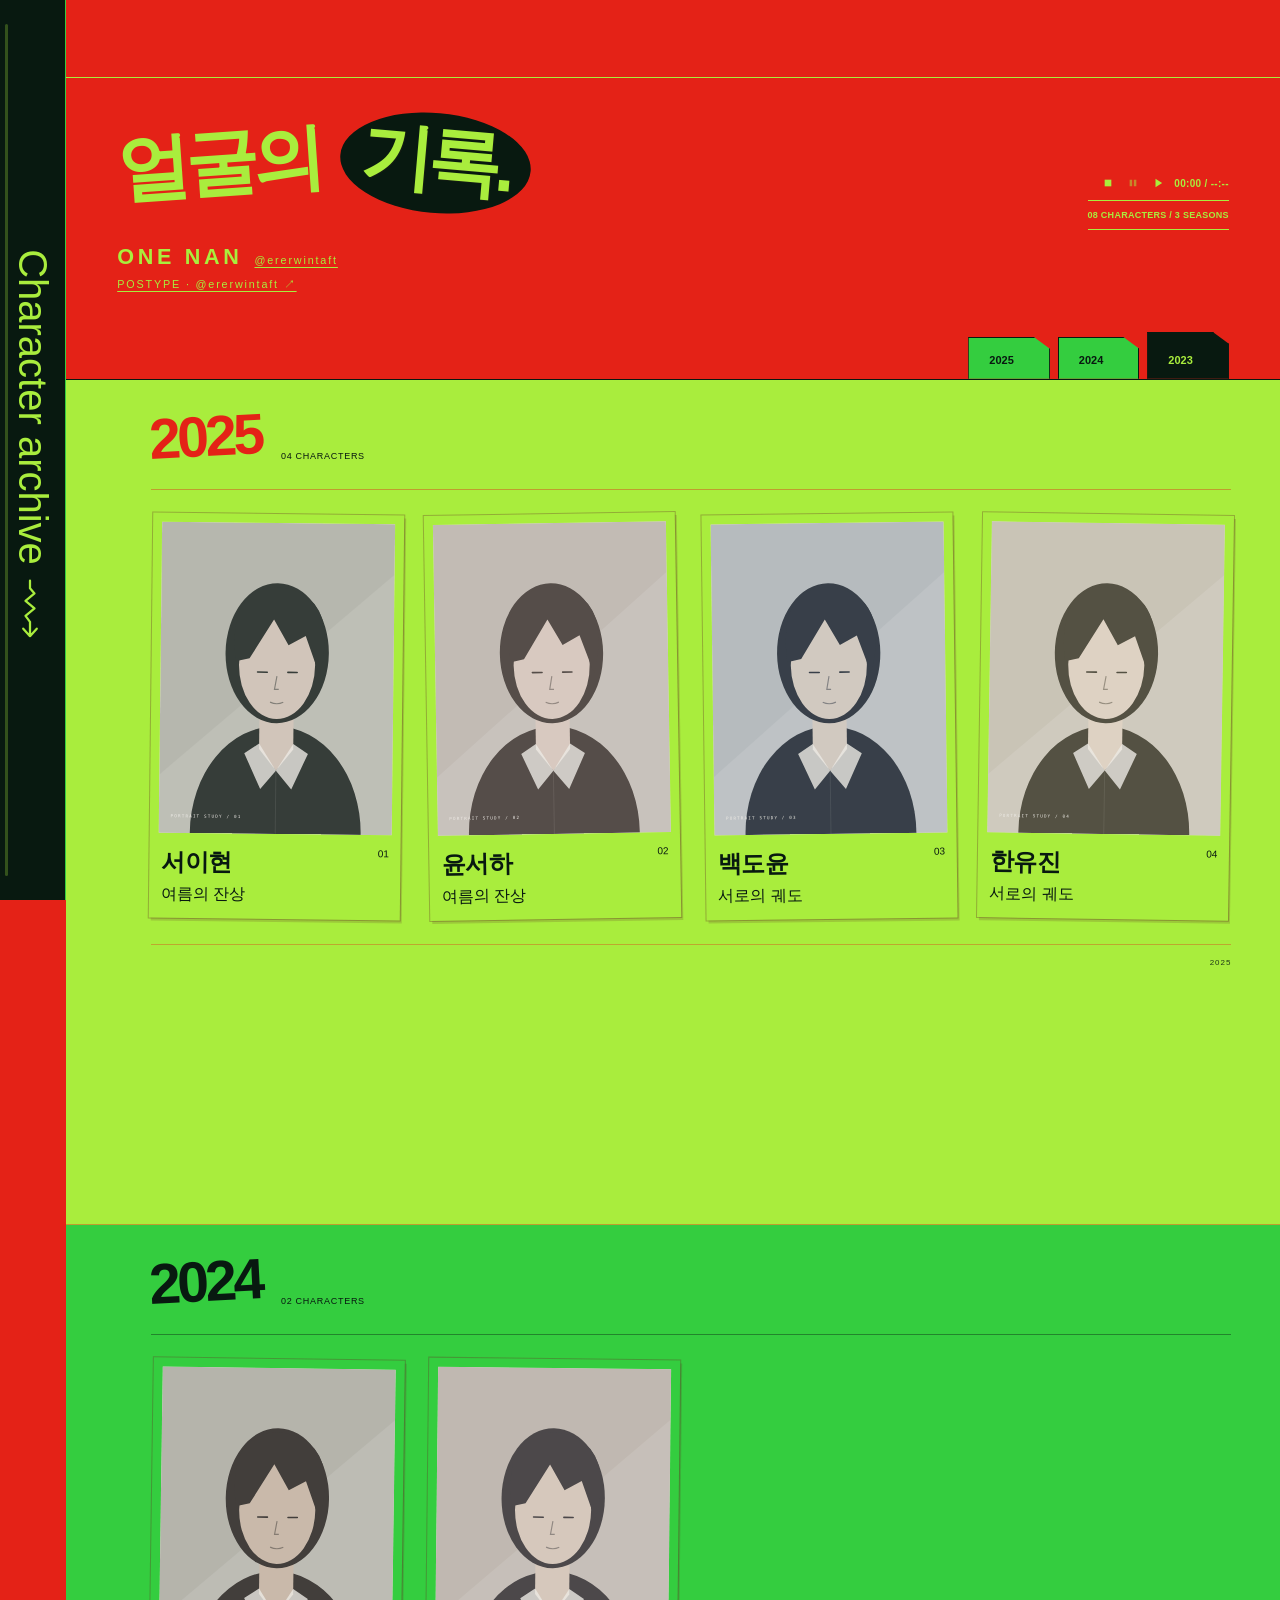
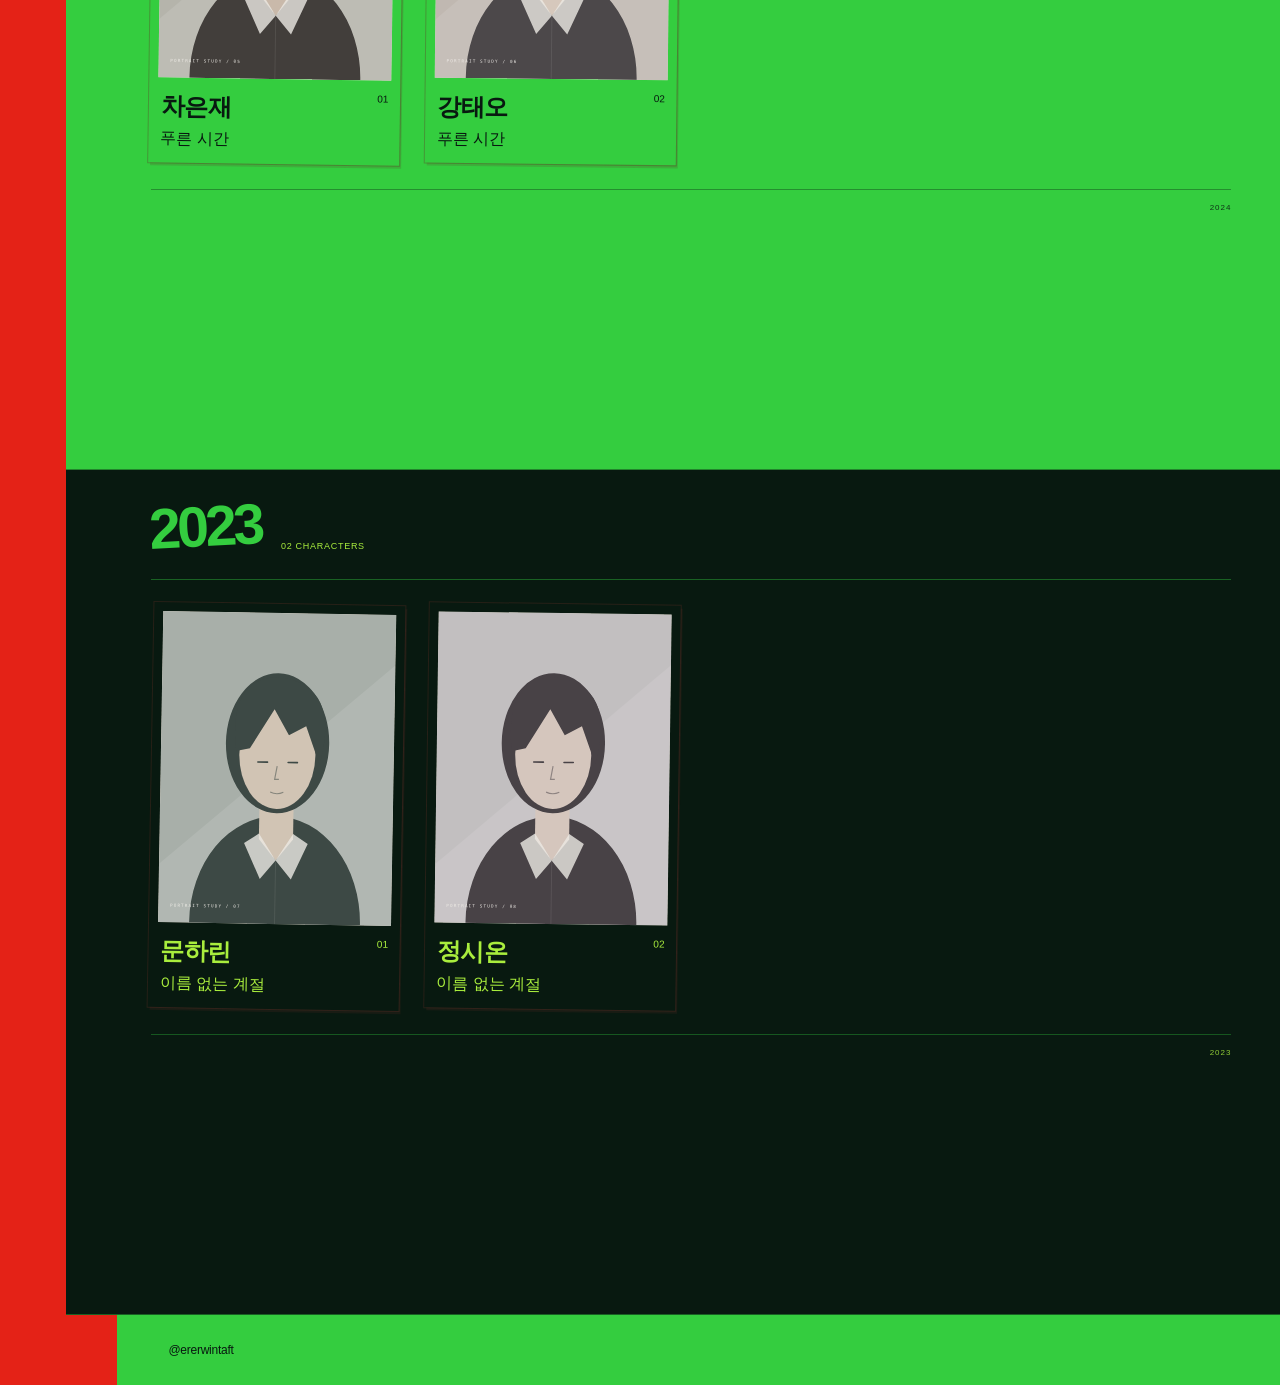
==== index.html @ 319e87f9 "Cache public photos at the edge and prioritize first-screen loading" ====
<!doctype html>
<html lang="ko" class="archive-loading copy-pending"><head><meta charset="utf-8"><meta name="viewport" content="width=device-width, initial-scale=1"><meta name="referrer" content="no-referrer"><meta name="theme-color" content="#E42217"><link rel="icon" type="image/svg+xml" href="[data-uri]"><title>Character Archive</title><style>:root{--paper:#eeeae2;--ink:#292b27;--muted:#77796f;--line:#c8c7bd;--accent:#687451}*{box-sizing:border-box}html{scroll-behavior:smooth;scroll-padding-top:100px;scroll-snap-type:y proximity}body{margin:0;background:var(--paper);color:var(--ink);font-family:Arial,'Noto Sans KR',sans-serif}button,input,textarea{font:inherit}button,.button{border:1px solid var(--ink);padding:12px 18px;background:var(--ink);color:var(--paper);cursor:pointer;font-size:12px}button:hover,.button:hover{background:var(--accent);color:white}.text-button{background:none;border:0;color:var(--ink);padding:8px 0}a{color:inherit;text-decoration:none}header{height:92px;padding:0 5%;display:flex;align-items:center;justify-content:space-between;border-bottom:1px solid var(--line)}.wordmark{font-family:serif;font-size:32px;letter-spacing:-3px}.wordmark span{font:10px Arial;letter-spacing:2px;margin-left:13px}.header-note{font-size:9px;line-height:1.8;letter-spacing:1px}.intro{padding:52px 8% 32px;position:relative}.eyebrow{font-size:10px;letter-spacing:2px;color:var(--muted)}h1{font-weight:400;font-family:serif;font-size:clamp(48px,6.6vw,105px);letter-spacing:-5px;line-height:1.22;margin:29px 0 40px}h1 em{font-weight:400;font-style:normal;color:var(--accent)}.asterisk{position:absolute;right:12%;top:95px;font-size:115px;font-family:Arial;color:var(--accent);font-weight:300}.intro-bottom{display:flex;justify-content:space-between;align-items:end;font-size:10px;letter-spacing:1px}.intro-bottom p{font-size:12px;line-height:1.8;letter-spacing:0}.intro-bottom span{padding-bottom:12px}#years{position:sticky;top:0;z-index:5;background:var(--paper);display:flex;gap:24px;padding:18px 5%;border-block:1px solid var(--line);font:11px monospace;overflow-x:auto}#years a{white-space:nowrap}#years a.active{color:var(--accent);text-decoration:underline;text-underline-offset:5px}.year-section{min-height:calc(100svh - 54px);padding:34px 5% 45px;scroll-snap-align:start;scroll-margin-top:54px}.year-heading{display:flex;justify-content:space-between;align-items:baseline;margin-bottom:26px}.year-title{display:flex;align-items:baseline;gap:18px}.year-title h2{font-size:70px;line-height:1;font-weight:400;letter-spacing:-4px;margin:0}.year-title span,.year-heading>span{font:10px monospace;color:var(--muted)}.grid{display:grid;grid-template-columns:repeat(4,minmax(0,1fr));gap:24px}.card{padding:0;border:0;background:none;text-align:left;color:var(--ink);position:relative;min-width:0}.card:hover{background:none;color:var(--ink)}.portrait{aspect-ratio:3/4;position:relative;overflow:hidden;background:#d9d5cb}.portrait img{width:100%;height:100%;object-fit:cover;display:block;filter:saturate(.65);transition:transform .65s,filter .65s}.card:hover img,.card:focus-visible img{transform:scale(1.045);filter:saturate(1)}.portrait:after{content:'VIEW STORY ↗';position:absolute;right:13px;bottom:13px;padding:9px 11px;background:var(--paper);font:9px monospace;opacity:0;transform:translateY(8px);transition:.25s}.card:hover .portrait:after,.card:focus-visible .portrait:after{opacity:1;transform:none}.card-meta{display:flex;justify-content:space-between;gap:12px;padding-top:12px}.card-name{font-size:14px}.card-num{font:10px monospace;color:var(--muted)}.card-community{font-size:10px;color:var(--muted);margin-top:6px}.year-caption{margin-top:27px;border-top:1px solid var(--line);padding-top:13px;display:flex;justify-content:space-between;font:9px monospace;color:var(--muted)}footer{margin:0 5%;padding:28px 0;border-top:1px solid var(--line);font-size:11px;display:flex;justify-content:space-between}footer span{font:9px monospace}dialog{background:var(--paper);color:var(--ink);border:1px solid var(--line);padding:40px;max-width:760px;width:90%;max-height:90svh;overflow:auto}dialog::backdrop{background:#23241ecc;backdrop-filter:blur(5px)}dialog h2{font-family:serif;font-weight:400;font-size:32px}.close{position:absolute;right:12px;top:8px;padding:4px 10px;background:none;color:var(--ink);border:0;font-size:27px}#detail[open]{display:grid;grid-template-columns:1fr 1fr;gap:28px}#detail-image{width:100%;max-height:65svh;object-fit:contain}.detail-copy{align-self:center}#detail-note{font-size:13px;line-height:1.9;white-space:pre-wrap}.help{font-size:11px;color:var(--muted);line-height:1.8}.tools{display:flex;flex-wrap:wrap;gap:8px;margin:25px 0}.manage-row{display:flex;gap:14px;align-items:center;border-top:1px solid var(--line);padding:12px 0}.manage-row img{width:38px;height:48px;object-fit:cover}.manage-row span{flex:1;font-size:12px}.manage-row small{color:var(--muted)}label{display:block;font-size:12px;margin-bottom:16px}label.button{margin:0}input:not([type=file]),textarea{width:100%;border:0;border-bottom:1px solid var(--line);background:#ffffff44;padding:12px;margin-top:8px;color:var(--ink)}input[type=file]{display:block;margin-top:12px;max-width:100%}.form-row{display:grid;grid-template-columns:1fr 2fr;gap:16px}.form-actions{display:flex;justify-content:space-between;margin-top:25px}#toast{position:fixed;bottom:25px;left:50%;transform:translateX(-50%);z-index:30;background:var(--ink);color:var(--paper);font-size:12px;padding:14px 22px;opacity:0;pointer-events:none;transition:opacity .2s}#toast.visible{opacity:1}#cursor{display:none}button:focus-visible,a:focus-visible{outline:2px solid var(--accent);outline-offset:5px}.empty{padding:70px 0;font-size:14px}.demo-note{font-size:10px;color:var(--muted)}@media(pointer:fine){body{cursor:crosshair}#cursor{display:block;position:fixed;width:24px;height:24px;border:1px solid #68745188;border-radius:50%;pointer-events:none;z-index:100;left:-50px;top:-50px;transition:width .15s,height .15s}#cursor.hover{width:40px;height:40px}}@media(min-width:1500px){.grid{max-width:1300px;margin:auto}.portrait{max-height:60svh}}@media(max-width:700px){header{height:74px}.header-note{display:none}.intro{padding:38px 6% 26px}h1{letter-spacing:-3px;margin-bottom:28px}.asterisk{font-size:53px;right:7%;top:90px}.intro-bottom{flex-wrap:wrap;gap:8px}.intro-bottom p{width:100%}.grid{grid-template-columns:repeat(2,minmax(0,1fr));gap:22px 14px}.year-section{padding:26px 5%}.year-title h2{font-size:54px}.year-heading>span{display:none}.year-caption{line-height:1.8}footer span{display:none}dialog{padding:32px 20px}#detail[open]{grid-template-columns:1fr}#detail-image{max-height:45svh}.tools button,.tools .button{padding:10px;font-size:11px}}@media(prefers-reduced-motion:reduce){html{scroll-behavior:auto;scroll-snap-type:none}*,*:before,*:after{transition:none!important}#cursor{display:none}}

.asterisk{width:105px;line-height:1}.asterisk svg{width:100%;display:block}@media(max-width:700px){.asterisk{width:45px}}
/* File cabinet edition — year tabs and mounted portrait sheets. */
:root{--paper:#d9d5c6;--ink:#303229;--muted:#656759;--line:#a6a796;--accent:#596143}body{background-color:#d9d5c6;background-image:repeating-linear-gradient(96deg,transparent 0px,transparent 2px,#333b2610 3px,transparent 4px);background-size:7px 100%}header{height:78px;margin-left:66px;padding-inline:4%;border-bottom:1px solid #74786666}.wordmark{font-family:Arial,sans-serif;font-size:27px;letter-spacing:-2px;font-weight:700}.wordmark span{font-weight:400}.header-note{font-family:monospace}.intro{margin-left:66px;padding:32px 4% 25px;display:grid;grid-template-columns:1fr 1fr;align-items:center;gap:12px 30px}.intro .eyebrow{grid-column:1/-1;font-family:monospace;font-size:9px}h1{font-family:Arial,sans-serif;font-weight:600;font-size:clamp(40px,4.4vw,75px);letter-spacing:-4px;margin:12px 0 0;line-height:1.15}h1 em{color:var(--ink)}.archive-subtitle{display:block;font:10px monospace;letter-spacing:3px;margin-top:12px}.intro-bottom{align-items:center;gap:20px}.intro-bottom p{font-size:11px}.intro-bottom>span:nth-child(2){display:none}.intro-bottom>span{font-family:monospace;white-space:nowrap;padding:0;font-size:9px}.intro:before{content:'CHARACTER ARCHIVE — 01 / ∞';position:fixed;left:0;top:0;bottom:0;width:66px;writing-mode:vertical-rl;font:bold 22px Arial;letter-spacing:1px;padding:30px 19px;background:#b9bdab;border-right:1px solid #74786688;z-index:8}.intro:after{content:'PRIVATE COLLECTION';position:fixed;left:18px;bottom:25px;writing-mode:vertical-rl;font:9px monospace;letter-spacing:2px;z-index:9}#years{margin-left:66px;padding:0 4%;gap:8px;align-items:end;border:0;border-bottom:1px solid #666c54;background:#d9d5c6;min-height:55px}#years .demo-note{margin:auto auto auto 0;font:9px monospace}#years a{position:relative;padding:16px 35px 13px 20px;background:#c1c5b5;border:1px solid #979d84;border-bottom:0;clip-path:polygon(0 0,80% 0,100% 12px,100% 100%,0 100%);font:11px monospace;transition:padding .2s,background .2s}#years a.active{background:#eeeadb;color:var(--ink);text-decoration:none;padding-top:21px}#years a:hover{background:#eeeadb}#archive{margin-left:66px}.year-section{position:relative;background:#e7e3d4;background-image:repeating-linear-gradient(95deg,transparent 0px,transparent 3px,#454b3210 4px,transparent 5px);padding:26px 4% 26px 7%;min-height:calc(100svh - 55px);border-bottom:1px solid #73765e;box-shadow:inset 8px 0 18px #4b4d3322;scroll-margin-top:55px}.year-section:nth-child(3n+2){background-color:#cbd0ca}.year-section:nth-child(3n){background-color:#d5c8b1}.year-section:before{content:'YEAR FILE / PERSONAL ARCHIVE';position:absolute;left:19px;top:30px;writing-mode:vertical-rl;font:9px monospace;letter-spacing:2px;color:#575d4d}.year-heading{padding-bottom:17px;border-bottom:1px solid #888e7566;margin-bottom:24px}.year-title h2{font:600 57px Arial;letter-spacing:-3px}.year-title span{letter-spacing:1px}.year-heading>span{font-size:9px;letter-spacing:1px}.grid{gap:25px}.card{background:#f2efe3;padding:9px 9px 13px;box-shadow:2px 3px 0 #4d523516,0 0 0 1px #676d4b22;transition:transform .25s,box-shadow .25s}.card:hover,.card:focus-visible{background:#f2efe3;transform:translateY(-5px) rotate(0);box-shadow:4px 9px 15px #41462d26}.portrait{aspect-ratio:3/4;max-height:55svh}.card-meta{padding:13px 3px 0}.card-name{font-size:13px;font-weight:600}.card-community{padding-inline:3px;font-size:10px}.card-num{color:#7b806a}.year-caption{margin-top:25px;border-color:#888e7566;font-size:8px;letter-spacing:1px}footer{margin-left:calc(66px + 4%);margin-right:4%;border:0;font-size:10px}#cursor{border-color:#596143}.close:hover{background:none;color:var(--accent)}dialog{background:#eeeadd}html{scroll-padding-top:55px}@media(min-width:1500px){.grid{max-width:1300px}.portrait{max-height:58svh}}@media(max-width:900px){.intro{grid-template-columns:1fr}.intro-bottom{justify-content:space-between}.intro-bottom p{margin:5px 0}.year-heading>span{display:none}.grid{gap:14px}.card-name{font-size:12px}#years a{padding-right:24px}}@media(max-width:700px){header{margin-left:30px;height:63px;padding-inline:5%}.wordmark{font-size:24px}.wordmark span{font-size:8px}.intro{margin-left:30px;padding:22px 5% 20px;gap:7px}.intro:before{width:30px;font-size:12px;padding:20px 8px}.intro:after{left:9px;bottom:16px;font-size:7px}h1{font-size:42px;letter-spacing:-3px;margin:7px 0}.archive-subtitle{font-size:8px;margin-top:10px;letter-spacing:2px}.intro .eyebrow{font-size:7px;letter-spacing:1px}.intro-bottom{flex-wrap:nowrap;gap:10px}.intro-bottom p{width:auto;font-size:10px}.intro-bottom>span{font-size:7px;white-space:normal;text-align:right;line-height:1.8}#years{margin-left:30px;padding-inline:4%;min-height:50px;gap:5px}#years .demo-note{font-size:7px}#years a{padding:14px 17px 12px 10px;font-size:10px;clip-path:polygon(0 0,75% 0,100% 8px,100% 100%,0 100%)}#years a.active{padding-top:18px}#archive{margin-left:30px}.year-section{padding:22px 5% 25px 8%;min-height:calc(100svh - 50px);scroll-margin-top:50px}.year-section:before{left:6px;top:26px;font-size:6px;letter-spacing:1px}.year-title h2{font-size:45px}.year-title{gap:12px}.year-title span{font-size:8px}.year-heading{margin-bottom:18px;padding-bottom:13px}.grid{gap:18px 12px}.card{padding:6px 6px 10px}.portrait{max-height:none}.card-meta{padding:10px 1px 0}.card-name{font-size:11px}.card-num{font-size:8px}.card-community{padding-inline:1px;font-size:8px;line-height:1.5}.year-caption{font-size:6px;letter-spacing:.5px;gap:12px}footer{margin-left:calc(30px + 5%);font-size:9px}}
*,*::before,*::after{box-sizing:border-box}html{scroll-padding-top:0}header{scroll-snap-align:start}.intro:before{box-sizing:border-box}body{background-image:repeating-linear-gradient(96deg,transparent 0px,transparent 2px,#333b2605 3px,transparent 4px)}.year-section{background-image:repeating-linear-gradient(95deg,transparent 0px,transparent 3px,#454b3205 4px,transparent 5px)}
/* Reference palette: jade / oxide red / warm cream. */
:root{--jade:#3ca081;--oxide:#b1302b;--cream:#f5deaf;--paper:var(--cream);--ink:#632d25;--muted:#785746;--line:#b1302b55;--accent:var(--oxide)}
body{background-color:var(--jade);background-image:none}header,.intro{color:var(--cream)}header{border-bottom-color:#f5deaf66}.wordmark span.brand-name{font:700 27px Arial;letter-spacing:-2px;margin:0}.wordmark span{color:inherit}.header-note,.intro .eyebrow{color:var(--cream)}.header-actions{display:flex;gap:22px}.header-actions .text-button{color:var(--cream)}.header-actions .text-button:hover{background:transparent;color:#fff5de}h1{color:var(--cream);font-weight:500}h1 em{color:var(--cream)}.intro h1{position:relative}.archive-subtitle{color:var(--cream)}.intro:before,.intro:after{display:none}.archive-spine{position:fixed;top:0;bottom:0;left:0;width:66px;z-index:8;background:var(--oxide);color:var(--cream);border-right:1px solid #632d2566;padding:30px 19px;display:flex;justify-content:space-between;align-items:center;writing-mode:vertical-rl}.archive-spine>span:first-child{font:bold 22px Arial;letter-spacing:1px}.archive-spine>span:last-child{font:9px monospace;letter-spacing:2px}#years{background:var(--jade);border-bottom-color:var(--oxide)}#years .demo-note{color:var(--cream)}#years a{background:var(--oxide);color:var(--cream);border-color:#752a22}#years a:hover,#years a.active{background:var(--cream);color:var(--oxide)}.year-section{background-color:var(--cream);border-color:var(--oxide);box-shadow:inset 8px 0 18px #632d2512;background-image:repeating-linear-gradient(95deg,transparent 0px,transparent 3px,#b1302b05 4px,transparent 5px)}.year-section:nth-child(3n+2){background-color:var(--jade);color:var(--cream)}.year-section:nth-child(3n){background-color:var(--oxide);color:var(--cream)}.year-section:before{display:none}.year-spine{position:absolute;left:19px;top:30px;writing-mode:vertical-rl;font:9px monospace;letter-spacing:2px;color:inherit;opacity:.8}.year-heading{border-bottom-color:currentColor}.year-title h2{color:var(--oxide)}.year-title span,.year-heading>span,.year-caption{color:inherit}.year-section:nth-child(3n+2) .year-title h2,.year-section:nth-child(3n) .year-title h2{color:var(--cream)}.year-caption{border-color:currentColor;opacity:.85}.card,.card:hover,.card:focus-visible{background:var(--cream);color:var(--ink)}.card{box-shadow:2px 3px 0 #632d2530,0 0 0 1px #632d2555}.card:hover,.card:focus-visible{box-shadow:4px 9px 15px #632d2526}.card-num{color:var(--oxide)}.card-community{color:var(--muted)}.portrait:after{content:attr(data-view-story);background:var(--oxide);color:var(--cream);box-shadow:2px 2px 0 var(--cream)}footer{color:var(--cream)}footer span:first-child{font:10px Arial}dialog{background:var(--cream);border:1px solid var(--oxide);box-shadow:4px 4px 0 var(--oxide)}dialog h2{font-family:Arial,sans-serif;font-size:27px}button,.button{border-color:var(--oxide);background:var(--oxide);color:var(--cream)}.text-button{background:none;color:var(--ink);border:0}button:hover,.button:hover{background:#81241f;color:var(--cream)}.close:hover{color:var(--oxide)}.intro-bottom>span:last-child{border:1px dashed #f5deaf99;padding:7px 9px}.intro h1:after{content:'✦';position:absolute;right:2%;top:8px;color:var(--cream);font:40px serif;text-shadow:2px 2px 0 var(--oxide)}#cursor{display:none!important}.copy-editable{outline:1px dashed currentColor;outline-offset:4px;min-width:8px;cursor:text!important}.copy-editable:focus{outline:2px solid var(--oxide);background:#ffffff22}.copy-editing h1{outline:1px dashed #f5deaf88;outline-offset:12px}.copy-editing h1:after{content:'✦';pointer-events:none}#copy-toolbar{position:fixed;z-index:12;bottom:18px;left:calc(66px + 3%);right:3%;padding:15px 20px;background:var(--cream);color:var(--ink);border:1px solid var(--oxide);box-shadow:4px 4px 0 var(--oxide);display:flex;align-items:center;justify-content:space-between;gap:20px}#copy-toolbar[hidden]{display:none}#copy-toolbar strong{font-size:13px}#copy-toolbar p{font-size:11px;margin:5px 0 0;line-height:1.6}.copy-actions{display:flex;flex-wrap:wrap;gap:8px}.copy-actions button{font-size:11px;white-space:nowrap;padding:9px 12px}#copy-fields-list{display:grid;grid-template-columns:1fr 1fr;gap:0 20px}#copy-fields-list textarea{resize:vertical}#copy-dialog{max-width:840px}#toast{background:var(--oxide);color:var(--cream);max-width:90vw;line-height:1.6;text-align:center}.copy-editing{padding-bottom:130px}.copy-editing #toast{bottom:135px}
@media(pointer:fine){body{cursor:url('[data-uri]') 3 2,default}button,a,.button{cursor:url('[data-uri]') 16 16,pointer}input,textarea,[contenteditable=true],[contenteditable=plaintext-only]{cursor:text}}
@media(max-width:900px){.intro h1:after{right:10px;top:0}#copy-toolbar{align-items:start;flex-direction:column;gap:12px}}
@media(max-width:700px){.archive-spine{width:30px;padding:20px 7px}.archive-spine>span:first-child{font-size:12px}.archive-spine>span:last-child{font-size:7px}.wordmark span.brand-name{font-size:24px}.header-actions{gap:12px}.header-actions button{font-size:10px}.intro h1:after{font-size:28px;right:2px;top:6px}.year-spine{left:6px;top:26px;font-size:6px;letter-spacing:1px}.intro-bottom>span:last-child{padding:5px 7px}.intro-bottom{align-items:center}footer span:first-child{display:block;font-size:9px}footer span:last-child{display:none}#copy-toolbar{left:40px;right:10px;bottom:10px;padding:12px}.copy-actions{gap:6px}.copy-actions button{padding:8px;font-size:10px}#copy-fields-list{grid-template-columns:1fr}.copy-editing{padding-bottom:190px}.copy-editing #toast{bottom:200px}}
/* Small editor-era assets, with readable ink on the jade surface. */
:root{--dark:#36231d}header,.intro,.header-note,.intro .eyebrow,.header-actions .text-button,.archive-subtitle{color:var(--dark)}h1,h1 em{color:var(--cream);text-shadow:1px 1px 0 #36231d44}.year-section:nth-child(3n+2){color:var(--dark)}.year-section:nth-child(3n+2) .year-title h2{color:var(--dark)}#years .demo-note{color:var(--dark)}footer{color:var(--dark)}.header-actions .text-button:hover{color:var(--dark);text-decoration:underline}.intro-bottom>span:last-child{border-color:var(--dark)}.intro-bottom [data-copy=description]{white-space:pre-line}.intro [data-copy]{overflow-wrap:anywhere}.intro>*{min-width:0}.header-note{max-width:35%;overflow-wrap:anywhere}.wordmark{min-width:0;max-width:32%;overflow-wrap:anywhere}.header-actions{flex-shrink:0}.retro-stamp{position:absolute;right:4%;top:26px;display:flex;align-items:center;gap:9px;font:8px monospace;letter-spacing:1px;pointer-events:none}.retro-stamp i{width:24px;height:24px;position:relative;background:var(--oxide);border:1px solid var(--dark);box-shadow:1px 1px 0 var(--cream)}.retro-stamp i:after{content:'';position:absolute;width:18px;height:18px;left:9px;top:9px;background:var(--cream);border:1px solid var(--dark);box-shadow:1px 1px 0 var(--oxide)}.retro-stamp span{margin-left:5px}.intro h1:before{content:'';position:absolute;left:-10px;top:-7px;bottom:-10px;right:60px;border:1px dashed #36231d55;pointer-events:none;opacity:0;transition:opacity .2s}.intro h1:hover:before,.copy-editing .intro h1:before{opacity:1}.copy-editable:focus{outline-color:var(--dark)}@media(max-width:900px){.header-note{display:none}.wordmark{max-width:45%}}@media(max-width:700px){.retro-stamp{top:17px;right:6%;font-size:6px}.retro-stamp i{width:15px;height:15px}.retro-stamp i:after{width:12px;height:12px;left:6px;top:6px}.retro-stamp span{display:none}.intro h1:before{right:35px}.wordmark{max-width:38%}.intro .eyebrow{max-width:85%}.intro-bottom>span:last-child{flex-shrink:0;max-width:45%}}

/* Remove the requested text areas without changing the gallery design. */
header{justify-content:flex-end}.header-actions{margin-left:auto}.intro-bottom{justify-content:flex-end}.intro-bottom>span:last-child{margin-left:auto}

/* Requested font, text-only removals and macOS cursor states. */
*,*::before,*::after{font-family:'Pretendard',sans-serif!important}
.intro h1:after,.copy-editing .intro h1:after{content:none!important;display:none!important}
.archive-spine>span:first-child{font-size:22px;font-weight:700}.archive-spine>span:last-child{font-size:22px;font-weight:700;letter-spacing:1px}
footer{background:var(--jade)}footer [data-copy=footerHandle]{display:block!important;font-size:12px!important;letter-spacing:0}
.intro-bottom{justify-content:flex-end}.intro-bottom>span:last-child{margin-left:auto}
@media(pointer:fine){body{cursor:url('[data-uri]') 10 5,default}button,a,.button{cursor:url('[data-uri]') 11 7,pointer}input,textarea,[contenteditable=plaintext-only]{cursor:url('[data-uri]') 16 17,text}.mac-cursor-active,.mac-cursor-active *{cursor:none!important}#cursor.mac-cursor{display:block!important;position:fixed;left:0;top:0;width:32px;height:32px;border:0;border-radius:0;pointer-events:none;z-index:2147483647;transition:none;visibility:hidden;will-change:transform}.mac-cursor img{width:32px;height:32px;display:block;transform-origin:var(--hot-x,10px) var(--hot-y,5px)}.mac-cursor.shaken img{transform:scale(2);transition:transform .1s}}
@media(max-width:700px){.archive-spine>span:first-child,.archive-spine>span:last-child{font-size:12px}footer [data-copy=footerHandle]{font-size:11px!important}}
@media(pointer:coarse){#cursor.mac-cursor{display:none!important}}

/* Graphic-poster edition. Gallery geometry and motion declarations are retained. */
@font-face{font-family:'Pretendard';font-style:normal;font-weight:100 900;font-display:swap;src:url('assets/fonts/PretendardVariable.9599f12fd42fc0bc.woff2') format('woff2')}
:root{--jade:#fa443e;--oxide:#252527;--cream:#f5f3ed;--dark:#252527;--paper:#f5f3ed;--ink:#252527;--muted:#686469;--line:#25252744;--accent:#ecff64;--poster-red:#fa443e;--poster-pink:#f9e1ec;--poster-lime:#ecff64}
body{background:var(--poster-red)}header{border-bottom:1px solid #25252766}header,.header-actions .text-button{color:var(--dark)}.archive-spine{background:var(--dark);color:var(--cream);border-right-color:var(--dark)}.archive-spine>span:first-child,.archive-spine>span:last-child{font-weight:800;letter-spacing:-.3px}
.intro{padding-top:35px;padding-bottom:33px;grid-template-columns:1fr auto;gap:10px 30px}.intro h1{font-size:clamp(52px,5.7vw,91px);font-weight:900;letter-spacing:-.075em;line-height:1.05;text-shadow:none;color:var(--cream);margin:0}.intro h1 [data-copy=titleLead]{display:inline-block;font-weight:900;transform:rotate(-4deg) translateY(3px);position:relative;z-index:1}.intro h1 [data-copy=titleAccent]{display:inline-block;padding:.13em .28em .19em;margin-left:.07em;background:var(--poster-lime);color:var(--dark);border-radius:50%;font-weight:900;font-style:normal;transform:rotate(5deg);position:relative;z-index:0}.archive-subtitle{color:var(--cream);font-size:9px;font-weight:600;letter-spacing:.17em;margin-top:20px}.intro h1:before{content:none!important}.intro-bottom{align-self:center}.intro-bottom>span:last-child{color:var(--dark);font-size:9px;font-weight:600;border:0;border-block:1px solid var(--dark);padding:9px 0;letter-spacing:.03em}
#years{background:var(--poster-red);border-bottom-color:var(--dark);justify-content:flex-end}#years a{background:var(--dark);color:var(--cream);border-color:var(--dark);font-weight:600}#years a:hover,#years a.active{background:var(--poster-lime);color:var(--dark)}
.year-section{background-color:var(--cream);background-image:none;border-color:#25252766;box-shadow:inset 8px 0 18px #2525270b}.year-section:nth-child(3n+2){background-color:var(--poster-pink);color:var(--dark)}.year-section:nth-child(3n){background-color:var(--poster-lime);color:var(--dark)}.year-title h2,.year-section:nth-child(3n+2) .year-title h2,.year-section:nth-child(3n) .year-title h2{color:var(--dark);font-weight:900;letter-spacing:-.065em;transform:rotate(-3deg);transform-origin:left bottom}.year-title span{font-size:9px;letter-spacing:.08em;font-weight:500}.year-heading{border-bottom-color:#25252766}.card,.card:hover,.card:focus-visible{background:#fffaf4;color:var(--ink)}.card-name{font-weight:600;letter-spacing:-.02em}.card-num{color:var(--muted)}.card-community{color:var(--muted)}.portrait:after{background:var(--poster-lime);color:var(--dark);box-shadow:2px 2px 0 var(--dark)}.year-caption{border-color:#25252766;color:var(--dark)}footer{background:var(--dark);color:var(--poster-lime);margin-right:0;padding-inline:4%}footer [data-copy=footerHandle]{font-weight:700;letter-spacing:-.02em}dialog{background:var(--cream);color:var(--ink);border-color:var(--dark);box-shadow:4px 4px 0 var(--dark)}button,.button{background:var(--dark);color:var(--cream);border-color:var(--dark)}button:hover,.button:hover{background:#454347;color:var(--cream)}.text-button{background:none;color:var(--dark)}.text-button:hover{background:none;color:var(--dark)}#copy-toolbar{box-shadow:4px 4px 0 var(--dark);border-color:var(--dark)}#toast{background:var(--dark);color:var(--cream)}
@media(max-width:900px){.intro{grid-template-columns:1fr}.intro-bottom{justify-self:end}.intro h1{max-width:100%;font-size:clamp(50px,8.5vw,78px)}}
@media(max-width:700px){.intro{padding-top:27px;padding-bottom:24px;gap:22px}.intro h1{font-size:clamp(42px,10.6vw,68px);letter-spacing:-.075em}.archive-subtitle{font-size:7px;letter-spacing:.13em;margin-top:15px}.intro-bottom>span:last-child{font-size:7px;padding:6px 0;max-width:none}.year-title span{font-size:8px}.archive-spine>span:first-child,.archive-spine>span:last-child{font-size:12px}}

/* Refined character label sizes. */
.card-name{font-size:24px}.card-community{font-size:16px}
@media(max-width:900px){.card-name{font-size:22px}}
@media(max-width:700px){.card-name{font-size:20px}.card-community{font-size:13px}}

.archive-postype{display:block;width:fit-content;margin-top:8px;text-decoration:underline;text-underline-offset:3px;transition:opacity .18s ease}.archive-postype:hover{opacity:.7}.archive-postype:focus-visible{outline:2px solid currentColor;outline-offset:5px}

/* Reference color blocks and foreground pairings. Gallery geometry and motion stay intact. */
:root{--jade:#E42217;--oxide:#E42217;--cream:#A9ED3D;--dark:#081910;--paper:#A9ED3D;--ink:#081910;--muted:#081910;--line:#08191066;--accent:#A9ED3D;--poster-red:#E42217;--poster-pink:#34CD3F;--poster-lime:#A9ED3D;--fresh-green:#34CD3F}
body{background:var(--poster-red)}header{border-bottom-color:var(--poster-lime)}header,.header-actions .text-button,.header-actions .text-button:hover{color:var(--poster-lime)}.archive-spine{background:var(--dark);color:var(--poster-lime);border-right-color:var(--fresh-green)}
.intro h1{color:var(--poster-lime)}.intro h1 [data-copy=titleAccent]{background:var(--dark);color:var(--poster-lime)}.intro-bottom>span:last-child{color:var(--poster-lime);border-block-color:var(--poster-lime)}
.archive-subtitle{color:var(--poster-lime)}.archive-subtitle[data-copy=subtitle]{display:block;margin-top:calc(20px + 1em);font-weight:800}.archive-postype{font-weight:400;color:var(--poster-lime);text-decoration-color:var(--poster-lime)}
#years{background:var(--poster-red);border-color:var(--dark)}#years a{background:var(--fresh-green);color:var(--dark);border-color:var(--dark)}#years a:hover,#years a.active{background:var(--dark);color:var(--poster-lime);border-color:var(--dark)}
.year-section{--sheet:var(--poster-lime);--sheet-ink:var(--dark);--sheet-title:var(--poster-red);--sheet-line:#E4221766;background-color:var(--sheet);color:var(--sheet-ink);border-color:var(--sheet-line);box-shadow:none}
.year-section:nth-child(3n+2){--sheet:var(--fresh-green);--sheet-ink:var(--dark);--sheet-title:var(--dark);--sheet-line:#08191066;background-color:var(--sheet);color:var(--sheet-ink)}
.year-section:nth-child(3n){--sheet:var(--dark);--sheet-ink:var(--poster-lime);--sheet-title:var(--fresh-green);--sheet-line:#34CD3F66;background-color:var(--sheet);color:var(--sheet-ink)}
.year-title h2,.year-section:nth-child(3n+2) .year-title h2,.year-section:nth-child(3n) .year-title h2{color:var(--sheet-title)}.year-heading,.year-caption{border-color:var(--sheet-line)}.year-caption{color:var(--sheet-ink)}
.card,.card:hover,.card:focus-visible{background:var(--sheet);color:var(--sheet-ink);border-color:var(--sheet-line)}.card-name,.card-community,.card-num{color:var(--sheet-ink)}.portrait:after{background:var(--dark);color:var(--poster-lime);box-shadow:2px 2px 0 var(--poster-red)}
footer{background:var(--fresh-green);color:var(--dark);border-color:var(--dark)}
@media(max-width:700px){.archive-subtitle[data-copy=subtitle]{margin-top:calc(15px + 1em)}}

/* Identity and social links: same first line, Postype on the next. */
.archive-subtitle{font-size:10.8px}.archive-identity{display:flex;align-items:baseline;gap:12px;margin-top:calc(20px + 1em);line-height:1.5}.archive-identity .archive-subtitle[data-copy=subtitle]{display:inline;margin-top:0;font-weight:800}.archive-social{margin-top:0;font-weight:400;text-decoration:underline;text-underline-offset:3px;transition:opacity .18s ease}.archive-social:hover{opacity:.7}.archive-social:focus-visible{outline:2px solid currentColor;outline-offset:5px}
@media(max-width:700px){.archive-subtitle{font-size:8.4px}.archive-identity{margin-top:calc(15px + 1em)}}

/* User-supplied Transcity, restricted to the archive spine. */
@font-face{font-family:'Transcity';font-style:normal;font-weight:400;font-display:swap;src:url('assets/fonts/Transcity-Regular.2d380619bbd1103f.otf') format('opentype')}
.archive-spine .spine-line,.archive-spine .spine-line *{font-family:'Transcity','Pretendard',sans-serif!important;font-weight:400;font-synthesis:none}

.card-alt-name{font-size:12px;font-weight:400;letter-spacing:.025em;line-height:1.4;margin-top:3px;color:var(--sheet-ink);opacity:.78;overflow-wrap:anywhere}.card-alt-name+.card-community{margin-top:5px}#detail-alt-name{font-size:14px;letter-spacing:.03em;margin-top:-6px;margin-bottom:14px}
.intro-bottom{flex-direction:column;align-items:flex-end;gap:8px}.intro-bottom #total{max-width:none}.bgm-player{display:flex;align-items:center;gap:7px;font-size:10px;font-weight:600;color:var(--poster-lime);letter-spacing:.03em}.bgm-player button{display:inline-flex;align-items:center;justify-content:center;background:transparent;color:inherit;border:0;padding:4px;font-size:inherit;line-height:1;min-width:0}.bgm-player button:hover{background:transparent;color:inherit;opacity:.7}.bgm-player button:focus-visible{outline:1px solid currentColor;outline-offset:2px}.bgm-player svg{width:1em;height:1em;fill:currentColor}.bgm-player #bgm-time{padding:0;font:inherit;font-variant-numeric:tabular-nums;white-space:nowrap}.bgm-player button[aria-pressed=true]{opacity:.5}
@media(max-width:700px){.bgm-player{font-size:8px}.card-alt-name{font-size:10px}}

/* Quiet editorial rail: preserve the font proportions and track reading progress. */
.archive-identity .archive-subtitle[data-copy=subtitle]{font-size:21.6px}
.archive-spine{overflow:hidden}.archive-spine>span.spine-line{position:absolute;left:50%;top:50%;display:block;width:max-content;max-width:none;writing-mode:horizontal-tb;white-space:nowrap;font-size:40px;line-height:1.15;letter-spacing:0;transform:translate(-50%,calc(-50% + var(--spine-drift,0px))) rotate(90deg) scale(var(--spine-fit,1));transform-origin:center}
.spine-line [data-copy=spine]{display:inline-block;white-space:pre}
.spine-progress{position:absolute;left:5px;top:24px;bottom:24px;width:1px;background:#A9ED3D26;pointer-events:none}.spine-progress:after{content:'';position:absolute;inset:0;background:var(--poster-lime);transform:scaleY(var(--reading-progress,0));transform-origin:top}
.card-alt-name{font-size:13px;line-height:1.5;letter-spacing:.04em;margin-top:4px;opacity:.85}.card-alt-name+.card-community{margin-top:6px}
@media(max-width:700px){.archive-identity .archive-subtitle[data-copy=subtitle]{font-size:16.8px}.archive-spine>span.spine-line{font-size:18px}.spine-progress{left:3px}.card-alt-name{font-size:11px}}

/* Original Pretendard title; per-character randomized card angles. */
.intro h1 [data-copy=titleLead],.intro h1 [data-copy=titleAccent]{font-family:'Pretendard',sans-serif!important;font-weight:900}
.card{transform:rotate(var(--card-angle,0deg))}
.spine-arrow{display:inline-block;vertical-align:middle;width:1.5em;height:.55em;margin-left:.35em;overflow:visible}.spine-progress{width:3px;background:#A9ED3D44;border-radius:2px}.spine-progress:after{border-radius:2px}
@media(max-width:700px){.spine-progress{width:2px}}
@media(pointer:fine){#cursor.mac-cursor{width:48px;height:48px}.mac-cursor img{width:48px;height:48px}}

/* Keep template copy out of the first paint while published/local copy loads. */
.copy-loading body{visibility:hidden}
.archive-loading #archive,.archive-loading #years,.archive-loading #total{visibility:hidden}
.copy-pending [data-copy]{visibility:hidden}
#archive-loading{padding:24px 4%;font-size:14px}
html:not(.archive-loading) #archive-loading{display:none}

/* Preserve the original portrait crop and hover motion. */
.card-tape{position:absolute;z-index:2;left:50%;top:0;width:var(--tape-width);max-width:48%;background-repeat:no-repeat;background-size:100% 100%;pointer-events:none;transform:translate(calc(-50% + var(--tape-x)),calc(-50% + var(--tape-y))) rotate(var(--tape-angle)) scale(calc(var(--tape-scale)*1.2));filter:url(#tape-sharpen) drop-shadow(0 1px 1px #08191033)}
@media(max-width:700px){.card-tape{width:calc(var(--tape-width)*.8)}}

.tape-filter-defs{position:absolute;width:0;height:0;overflow:hidden;pointer-events:none}

.manage-row{position:relative}.order-handle{flex:0 0 26px;padding:8px 2px;border:0;background:transparent;color:var(--ink);font-size:23px;cursor:grab!important}.order-handle:active{cursor:grabbing!important}.order-handle:hover{background:transparent;color:var(--ink)}.manage-row.dragging{opacity:.45}.manage-row.drop-before:before,.manage-row.drop-after:after{content:'';position:absolute;left:0;right:0;height:3px;background:var(--ink);pointer-events:none}.manage-row.drop-before:before{top:-2px}.manage-row.drop-after:after{bottom:-2px}.order-buttons{display:flex;gap:3px}.order-step{padding:5px 7px;background:transparent;color:var(--ink);border:1px solid var(--line);font-size:13px}.order-step:disabled{opacity:.25;cursor:default!important}.manage-row>span{min-width:0;overflow-wrap:anywhere}.manage-row .text-button{white-space:nowrap}
@media(max-width:700px){.manage-row{gap:7px}.manage-row>span{font-size:11px}.manage-row img{width:30px;height:40px}.order-buttons{flex-direction:column}.order-step{padding:3px 7px}}

.showcase-panel{position:fixed;z-index:110;right:24px;bottom:24px;width:min(380px,calc(100vw - 48px));padding:22px;background:var(--dark);color:var(--poster-lime);border:1px solid var(--poster-lime);box-shadow:0 8px 30px #08191044}.showcase-panel strong{font-size:17px}.showcase-panel p{font-size:12px;line-height:1.7}.showcase-panel button,.showcase-panel .button{display:inline-block;background:var(--poster-lime);color:var(--dark);font-size:12px}.showcase-panel[hidden],.showcase-panel a[hidden]{display:none}.showcase-recording,.showcase-recording body{scroll-behavior:auto;scroll-snap-type:none}.showcase-recording #cursor{display:none!important}.showcase-recording .card:focus-visible{outline:none}.card.showcase-hover{transform:translateY(-5px) rotate(0);box-shadow:4px 9px 15px #41462d26}.card.showcase-hover .portrait img{transform:scale(1.045);filter:saturate(1)}.card.showcase-hover .portrait:after{opacity:1;transform:none}
</style></head>
<body><aside class="archive-spine"><span class="spine-line"><span data-copy="spine">Character archive</span><svg class="spine-arrow" viewBox="0 0 80 24" aria-hidden="true" focusable="false"><path d="M2 12H12l7-6 10 12 10-12 10 12 8-6H76M66 3l10 9-10 9" fill="none" stroke="currentColor" stroke-width="3" stroke-linecap="round" stroke-linejoin="round"/></svg></span><span class="spine-progress" aria-hidden="true"></span></aside><header></header>
<main id="top"><section class="intro"><h1><span data-copy="titleLead">얼굴의</span> <em data-copy="titleAccent">기록.</em><span class="archive-identity archive-subtitle"><span class="archive-subtitle" data-copy="subtitle">ONE NAN</span><a class="archive-social archive-subtitle" href="https://x.com/ErerWintaft" target="_blank" rel="noopener noreferrer" aria-label="ererwintaft의 X 새 창으로 열기">@ererwintaft</a></span><a class="archive-subtitle archive-postype" href="https://www.postype.com/@ererwintaft" target="_blank" rel="noopener noreferrer" aria-label="ererwintaft의 Postype 새 창으로 열기">POSTYPE · @ererwintaft ↗</a></h1><div class="intro-bottom"><div class="bgm-player" role="group" aria-label="배경 음악"><button id="bgm-stop" type="button" aria-label="완전 멈춤" title="완전 멈춤"><svg viewBox="0 0 12 12" aria-hidden="true"><rect x="2" y="2" width="8" height="8"/></svg></button><button id="bgm-pause" type="button" aria-label="일시 정지" title="일시 정지"><svg viewBox="0 0 12 12" aria-hidden="true"><path d="M2 2h3v8H2zM7 2h3v8H7z"/></svg></button><button id="bgm-play" type="button" aria-label="재생" title="재생"><svg viewBox="0 0 12 12" aria-hidden="true"><path d="M3 1l8 5-8 5z"/></svg></button><span id="bgm-time" aria-label="음악 재생 시간">00:00 / --:--</span></div><audio id="bgm" src="assets/audio/bgm.mp3" data-defer-boot="true" loop preload="none"></audio><span id="total"></span></div></section><nav id="years" aria-label="활동 연도"></nav><p id="archive-loading" role="status">아카이브를 불러오는 중…</p><div id="archive"></div><footer><span data-copy="footerHandle">@ererwintaft</span></footer></main>
<dialog id="detail"><button class="close" data-close aria-label="닫기">×</button><img id="detail-image" alt=""><div class="detail-copy"><span id="detail-year" class="eyebrow"></span><h2 id="detail-name"></h2><p id="detail-alt-name" hidden></p><p id="detail-community"></p><p id="detail-note"></p></div></dialog>

<div id="cursor" class="mac-cursor" aria-hidden="true"><img alt="" draggable="false"></div><svg class="tape-filter-defs" aria-hidden="true" focusable="false" xmlns="http://www.w3.org/2000/svg"><defs><filter id="tape-sharpen" color-interpolation-filters="sRGB"><feConvolveMatrix order="3" kernelMatrix="0 -.15 0 -.15 1.6 -.15 0 -.15 0" divisor="1" bias="0" preserveAlpha="true" edgeMode="duplicate"/></filter></defs></svg><script>const BUNDLED_TAPES=[{"ratio":"530 / 205","width":114,"src":"assets/tapes/tape-1.56e6039d9a73d0e8.png"},{"ratio":"445 / 205","width":104,"src":"assets/tapes/tape-2.3ecfc0d6b21a0951.png"},{"ratio":"280 / 365","width":46,"src":"assets/tapes/tape-3.7a75c8207fa72c35.png"},{"ratio":"280 / 365","width":46,"src":"assets/tapes/tape-4.59cd56d2707735b4.png"},{"ratio":"637 / 205","width":126,"src":"assets/tapes/tape-5.ca410c8d9d22b221.png"}];
const BUNDLED_CURSORS={"arrow":"assets/cursors/left_ptr.svg","hand":"assets/cursors/hand2.svg","text":"assets/cursors/xterm.svg","wait":["assets/cursors/wait/wait-01.svg","assets/cursors/wait/wait-02.svg","assets/cursors/wait/wait-03.svg","assets/cursors/wait/wait-04.svg","assets/cursors/wait/wait-05.svg","assets/cursors/wait/wait-06.svg","assets/cursors/wait/wait-07.svg","assets/cursors/wait/wait-08.svg","assets/cursors/wait/wait-09.svg","assets/cursors/wait/wait-10.svg","assets/cursors/wait/wait-11.svg","assets/cursors/wait/wait-12.svg","assets/cursors/wait/wait-13.svg","assets/cursors/wait/wait-14.svg","assets/cursors/wait/wait-15.svg","assets/cursors/wait/wait-16.svg","assets/cursors/wait/wait-17.svg","assets/cursors/wait/wait-18.svg","assets/cursors/wait/wait-19.svg","assets/cursors/wait/wait-20.svg","assets/cursors/wait/wait-21.svg","assets/cursors/wait/wait-22.svg","assets/cursors/wait/wait-23.svg","assets/cursors/wait/wait-24.svg","assets/cursors/wait/wait-25.svg","assets/cursors/wait/wait-26.svg","assets/cursors/wait/wait-27.svg","assets/cursors/wait/wait-28.svg","assets/cursors/wait/wait-29.svg","assets/cursors/wait/wait-30.svg","assets/cursors/wait/wait-31.svg","assets/cursors/wait/wait-32.svg","assets/cursors/wait/wait-33.svg","assets/cursors/wait/wait-34.svg","assets/cursors/wait/wait-35.svg","assets/cursors/wait/wait-36.svg","assets/cursors/wait/wait-37.svg","assets/cursors/wait/wait-38.svg","assets/cursors/wait/wait-39.svg","assets/cursors/wait/wait-40.svg"]};
const BUNDLED_PORTRAITS={"assets/portrait-1.svg":"[data-uri]","assets/portrait-2.svg":"[data-uri]","assets/portrait-3.svg":"[data-uri]","assets/portrait-4.svg":"[data-uri]","assets/portrait-5.svg":"[data-uri]","assets/portrait-6.svg":"[data-uri]","assets/portrait-7.svg":"[data-uri]","assets/portrait-8.svg":"[data-uri]"};
const BUNDLED_ARCHIVE=[{"id":"sample-0","name":"서이현","year":2025,"community":"여름의 잔상","image":"assets/portrait-1.svg","note":"디자인을 살펴보기 위한 가상 캐릭터입니다. 실제 캐릭터의 사진과 이야기로 바꿔 주세요."},{"id":"sample-1","name":"윤서하","year":2025,"community":"여름의 잔상","image":"assets/portrait-2.svg","note":"디자인을 살펴보기 위한 가상 캐릭터입니다. 실제 캐릭터의 사진과 이야기로 바꿔 주세요."},{"id":"sample-2","name":"백도윤","year":2025,"community":"서로의 궤도","image":"assets/portrait-3.svg","note":"디자인을 살펴보기 위한 가상 캐릭터입니다. 실제 캐릭터의 사진과 이야기로 바꿔 주세요."},{"id":"sample-3","name":"한유진","year":2025,"community":"서로의 궤도","image":"assets/portrait-4.svg","note":"디자인을 살펴보기 위한 가상 캐릭터입니다. 실제 캐릭터의 사진과 이야기로 바꿔 주세요."},{"id":"sample-4","name":"차은재","year":2024,"community":"푸른 시간","image":"assets/portrait-5.svg","note":"디자인을 살펴보기 위한 가상 캐릭터입니다. 실제 캐릭터의 사진과 이야기로 바꿔 주세요."},{"id":"sample-5","name":"강태오","year":2024,"community":"푸른 시간","image":"assets/portrait-6.svg","note":"디자인을 살펴보기 위한 가상 캐릭터입니다. 실제 캐릭터의 사진과 이야기로 바꿔 주세요."},{"id":"sample-6","name":"문하린","year":2023,"community":"이름 없는 계절","image":"assets/portrait-7.svg","note":"디자인을 살펴보기 위한 가상 캐릭터입니다. 실제 캐릭터의 사진과 이야기로 바꿔 주세요."},{"id":"sample-7","name":"정시온","year":2023,"community":"이름 없는 계절","image":"assets/portrait-8.svg","note":"디자인을 살펴보기 위한 가상 캐릭터입니다. 실제 캐릭터의 사진과 이야기로 바꿔 주세요."}];
const BUNDLED_COPY={"titleLead":"얼굴의","titleAccent":"기록.","subtitle":"ONE NAN","spine":"Character archive","characterLabel":"CHARACTERS","seasonLabel":"SEASONS","viewStory":"더보기","managerTitle":"이야기를 모으는 곳.","footerHandle":"@ererwintaft"};
async function fetchPublished(url,timeout=5000) {
 const controller=new AbortController(),timer=setTimeout(()=>controller.abort(),timeout);
 try{const response=await fetch(url,{cache:'no-store',signal:controller.signal});const body=await response.arrayBuffer();return new Response(body,{status:response.status,headers:response.headers})}finally{clearTimeout(timer)}
}

// Keep each card's random angle stable during edits and data refreshes.
const cardAngles = new Map();
const cardTapes = new Map();
function applyCardAngle(card,id) {
 if(!cardAngles.has(id))cardAngles.set(id,((Math.random()<.5?-1:1)*(.6+Math.random()*.6)).toFixed(3)+'deg');
 card.style.setProperty('--card-angle',cardAngles.get(id));
}
function applyCardTape(card,id) {
 if(!cardTapes.has(id))cardTapes.set(id,{index:Math.floor(Math.random()*BUNDLED_TAPES.length),x:(Math.random()-.5)*10,y:(Math.random()-.5)*6,angle:(Math.random()-.5)*14,scale:.94+Math.random()*.12});
 const placement=cardTapes.get(id),asset=BUNDLED_TAPES[placement.index];
 const tape=document.createElement('span');tape.className='card-tape';tape.setAttribute('aria-hidden','true');
 tape.dataset.tape=String(placement.index+1);
 tape.style.backgroundImage='url("'+asset.src+'")';
 tape.style.aspectRatio=asset.ratio;
 tape.style.setProperty('--tape-width',asset.width+'px');
 tape.style.setProperty('--tape-x',placement.x+'px');
 tape.style.setProperty('--tape-y',placement.y+'px');
 tape.style.setProperty('--tape-angle',placement.angle+'deg');
 tape.style.setProperty('--tape-scale',placement.scale);
 card.append(tape);
}

function isHttpsImageUrl(value) {
 if (typeof value !== 'string' || value.length > 2048 || !/^https:\/\/\S+$/i.test(value)) return false;
 try {const url=new URL(value);return url.protocol==='https:' && !!url.hostname && !url.username && !url.password} catch {return false}
}
function isAllowedImage(value) {
 return typeof value==='string' && (/^assets\/portrait-[1-8]\.svg$/.test(value) || /^data:image\/(png|jpeg|webp);base64,[A-Za-z0-9+/=]+$/.test(value) || isHttpsImageUrl(value));
}

'use strict';
const $ = selector => document.querySelector(selector);
let records = [], siteCopy = { ...BUNDLED_COPY }, observer;
function el(tag, cls, text) { const node = document.createElement(tag); if (cls) node.className = cls; if (text !== undefined) node.textContent = text; return node; }
function validImage(image) { return isAllowedImage(image); }
function validateRecords(data) {
 if (!Array.isArray(data) || data.length > 300) throw Error('Invalid archive');
 const ids = new Set();
 return data.map((row, index) => {
  if (!row || typeof row.name !== 'string' || !row.name.trim() || row.name.length > 80 || typeof row.community !== 'string' || !row.community.trim() || row.community.length > 120 || !Number.isInteger(row.year) || row.year < 1900 || row.year > 2100 || !validImage(row.image) || row.image.length > 2500000 || typeof row.note !== 'string' || row.note.length > 2000 || (row.altName !== undefined && (typeof row.altName !== 'string' || row.altName.length > 120))) throw Error('Invalid character');
  const id = typeof row.id === 'string' && row.id.length < 100 ? row.id : 'character-' + index;
  if (ids.has(id)) throw Error('Duplicate character'); ids.add(id);
  return {id, name: row.name, community: row.community, year: row.year, image: row.image, note: row.note, altName: (row.altName || '').trim()};
 });
}
function validateCopy(data) {
 if (!data || typeof data !== 'object' || Array.isArray(data)) throw Error('Invalid copy');
 const next = {};
 for (const key of ['titleLead','titleAccent','subtitle','spine','characterLabel','seasonLabel','viewStory','footerHandle']) {
  const value = data[key] ?? BUNDLED_COPY[key];
  if (typeof value !== 'string' || value.length > 600) throw Error('Invalid text');
  next[key] = value;
 }
 if (/^VIEW STORY/i.test(next.viewStory)) next.viewStory = '더보기';
 next.spine = next.spine.replace(/\s*[—–-]\s*\d+\s*\/\s*∞\s*$/, '');
 next.spine = next.spine.charAt(0).toUpperCase() + next.spine.slice(1).toLowerCase();
 if (next.subtitle.trim() === 'THE CHARACTER FILES') next.subtitle = 'ONE NAN';
 return next;
}
function applyCopy() {
 document.querySelectorAll('[data-copy]').forEach(node => { if (node.dataset.copy in siteCopy) node.textContent = siteCopy[node.dataset.copy]; });
 document.title = [siteCopy.titleLead, siteCopy.titleAccent].filter(Boolean).join(' ') || 'Character Archive';
}
function showDetail(id) {
 const row = records.find(record => record.id === id); if (!row) return;
 $('#detail-image').src = BUNDLED_PORTRAITS[row.image] || row.image; $('#detail-image').alt = row.name;
 $('#detail-name').textContent = row.name; $('#detail-alt-name').textContent = row.altName || ''; $('#detail-alt-name').hidden = !row.altName; $('#detail-year').textContent = row.year + ' / CHARACTER ARCHIVE';
 $('#detail-community').textContent = row.community; $('#detail-note').textContent = row.note;
 $('#detail').showModal();
}
function render() {
 const archive = $('#archive'), nav = $('#years'); archive.replaceChildren(); nav.replaceChildren();let photoIndex=0;
 const years = [...new Set(records.map(row => row.year))].sort((a,b) => b-a);
 $('#total').textContent = String(records.length).padStart(2,'0') + ' ' + siteCopy.characterLabel + ' / ' + years.length + ' ' + siteCopy.seasonLabel;
 years.forEach(year => {
  const group = records.filter(row => row.year === year), link = el('a','',String(year)); link.href = '#year-' + year; nav.append(link);
  const section = el('section','year-section'); section.id = 'year-' + year;
  const heading = el('div','year-heading'), title = el('div','year-title'); title.append(el('h2','',String(year)),el('span','',String(group.length).padStart(2,'0') + ' ' + siteCopy.characterLabel)); heading.append(title); section.append(heading);
  const grid = el('div','grid');
  group.forEach((row,index) => {
   const card = el('button','card'); applyCardAngle(card,row.id);applyCardTape(card,row.id); card.setAttribute('aria-label',row.name+' · '+row.community+' · '+year+'년 상세 보기');
   const portrait = el('div','portrait'); portrait.dataset.viewStory = siteCopy.viewStory;
   const image = el('img');image.loading=photoIndex<4?'eager':'lazy';image.fetchPriority=photoIndex<4?'high':'auto';image.decoding='async';photoIndex++;image.src = BUNDLED_PORTRAITS[row.image] || row.image; image.alt = row.name+'의 초상'; portrait.append(image);
   const meta = el('div','card-meta'); meta.append(el('span','card-name',row.name),el('span','card-num',String(index+1).padStart(2,'0')));
   card.append(portrait,meta); card.append(el('div','card-community',row.community)); card.onclick = () => showDetail(row.id); grid.append(card);
  });
  section.append(grid); const caption = el('div','year-caption'); caption.append(el('span','',''),el('span','',String(year))); section.append(caption); archive.append(section);
 });
 if (!years.length) archive.append(el('p','empty','아직 등록된 캐릭터가 없습니다.'));
 observer?.disconnect(); observer = new IntersectionObserver(entries => { for (const entry of entries) if (entry.isIntersecting) nav.querySelectorAll('a').forEach(link => link.classList.toggle('active',link.hash === '#'+entry.target.id)); },{rootMargin:'-10% 0px -60% 0px'});
 document.querySelectorAll('.year-section').forEach(section => observer.observe(section)); applyCopy();
}
$('#detail [data-close]').onclick = () => $('#detail').close();
$('#detail').addEventListener('click', event => { if (event.target !== $('#detail')) return; const rect = $('#detail').getBoundingClientRect(); if (event.clientX < rect.left || event.clientX > rect.right || event.clientY < rect.top || event.clientY > rect.bottom) $('#detail').close(); });
let refreshInFlight, imageRefreshAttempted=false;
function recoverImage(event){
 const image=event.target;
 if(image.tagName!=='IMG'||!image.src.includes('/published-images/'))return;
 if(!imageRefreshAttempted){imageRefreshAttempted=true;refreshPublishedData();}
}
$('#archive').addEventListener('error',recoverImage,true);
async function refreshPublishedData() {
 if(refreshInFlight)return refreshInFlight;
 refreshInFlight=(async()=>{
  try{
   const response=await fetchPublished('public-state.json',15000);
   let state;
   if(response.status===404){const responses=await Promise.all(['archive.json','settings.json'].map(url=>fetchPublished(url,15000)));if(responses.some(r=>!r.ok))throw Error('Unavailable');state={archive:await responses[0].json(),settings:await responses[1].json()};}
   else{if(!response.ok)throw Error('Unavailable');state=await response.json();}
   const nextRecords=validateRecords(state.archive),nextCopy=validateCopy(state.settings);
   records=nextRecords;siteCopy=nextCopy;render();
   document.documentElement.classList.remove('archive-loading','copy-pending');
  }catch{
   if(!records.length){const status=$('#archive-loading');status.replaceChildren(document.createTextNode('자료를 불러오지 못했습니다. '));const retry=el('button','','다시 시도');retry.onclick=()=>{status.textContent='아카이브를 불러오는 중…';refreshPublishedData();};status.append(retry);}
  }finally{refreshInFlight=null;}
 })();
 return refreshInFlight;
}
try{
 const embedded=$('#published-state');
 if(!embedded)throw Error('No bootstrap');
 const state=JSON.parse(embedded.textContent),nextRecords=validateRecords(state.archive),nextCopy=validateCopy(state.settings);
 records=nextRecords;siteCopy=nextCopy;render();document.documentElement.classList.remove('archive-loading','copy-pending');
}catch{refreshPublishedData();}

// Local recording only. The normal public page has no recording controls.
(()=>{
 if(new URLSearchParams(location.search).get('showcase')!=='1')return;
 const panel=document.createElement('section');panel.className='showcase-panel';panel.setAttribute('aria-label','포트폴리오 촬영');
 const heading=document.createElement('strong');heading.textContent='포트폴리오 촬영';
 const info=document.createElement('p');info.textContent='Chrome 또는 Edge에서 시작을 누르고 화면 공유 창의 현재 탭을 선택해 주세요. 자동 스크롤 후 영상 파일을 저장합니다.';
 const start=document.createElement('button');start.type='button';start.textContent='자동 녹화 시작';
 const status=document.createElement('p');status.setAttribute('role','status');
 const download=document.createElement('a');download.className='button';download.hidden=true;download.textContent='녹화 파일 저장';
 panel.append(heading,info,start,status,download);document.body.append(panel);
 let stream,recorder,active=false,savedUrl;
 const delay=ms=>new Promise(resolve=>setTimeout(resolve,ms));
 async function moveTo(top,ms=1400){
  if(!active)return;const from=scrollY,to=Math.max(0,Math.min(top,document.documentElement.scrollHeight-innerHeight)),began=performance.now();
  await new Promise(resolve=>{function frame(now){if(!active)return resolve();const t=Math.min(1,(now-began)/ms),ease=t*t*(3-2*t);window.scrollTo({top:from+(to-from)*ease,behavior:'instant'});if(t===1)resolve();else requestAnimationFrame(frame)}requestAnimationFrame(frame)});
 }
 async function tour(){
  await delay(1800);
  const sections=[...document.querySelectorAll('.year-section')];
  for(let i=0;i<sections.length&&active;i++){
   const section=sections[i];await moveTo(section.offsetTop-54);await delay(1200);
   const card=section.querySelector('.card');
   if(card&&active){card.classList.add('showcase-hover');await delay(1300);card.classList.remove('showcase-hover')}
   if(i===0&&card&&active){card.click();await delay(2400);document.querySelector('#detail').close();await delay(700)}
   const last=section.querySelector('.card:last-child');
   if(last&&active){const bottom=last.getBoundingClientRect().bottom+scrollY-innerHeight+70;if(bottom>scrollY+80){await moveTo(bottom,2000);await delay(1500)}}
  }
  if(active){await moveTo(document.documentElement.scrollHeight);await delay(2000);await moveTo(0,1800);await delay(1600)}
 }
 function reset(){active=false;document.querySelectorAll('.showcase-hover').forEach(card=>card.classList.remove('showcase-hover'));document.querySelector('#detail').close();document.documentElement.classList.remove('showcase-recording');panel.hidden=false;start.disabled=false;stream?.getTracks().forEach(track=>track.stop());stream=null}
 start.onclick=async()=>{
  if(active)return;
  if(!navigator.mediaDevices?.getDisplayMedia||!window.MediaRecorder){status.textContent='컴퓨터의 Chrome 또는 Edge에서 열어 주세요.';return}
  start.disabled=true;download.hidden=true;status.textContent='화면 공유 창에서 이 홈페이지 탭을 선택해 주세요.';
  try{
   // Call while the button activation is live; permission is always user selected.
   stream=await navigator.mediaDevices.getDisplayMedia({video:{displaySurface:'browser',frameRate:{ideal:30,max:30}},audio:false,preferCurrentTab:true,selfBrowserSurface:'include',surfaceSwitching:'exclude'});
   if(stream.getVideoTracks()[0]?.getSettings().displaySurface!=='browser'){reset();status.textContent='전체 화면 대신 현재 홈페이지 탭을 선택해 다시 시작해 주세요.';return}
   if(document.documentElement.classList.contains('copy-loading')){await Promise.race([new Promise(resolve=>{const observer=new MutationObserver(()=>{if(!document.documentElement.classList.contains('copy-loading')){observer.disconnect();resolve()}});observer.observe(document.documentElement,{attributes:true,attributeFilter:['class']})}),delay(6000)])}
   document.querySelectorAll('.portrait img').forEach(image=>image.loading='eager');
   await Promise.race([Promise.all([...document.querySelectorAll('.portrait img')].map(image=>image.decode().catch(()=>{}))),delay(10000)]);
   const missing=[...document.querySelectorAll('.portrait img')].filter(image=>!image.complete||!image.naturalWidth);
   if(missing.length){reset();status.textContent=`사진 ${missing.length}개를 불러오지 못했습니다. 홈페이지에서 이미지가 보이는지 확인한 후 다시 시도해 주세요.`;return}
   await document.fonts.ready;
   const mime=['video/webm;codecs=vp8','video/webm','video/mp4'].find(type=>MediaRecorder.isTypeSupported(type));
   recorder=new MediaRecorder(stream,{...(mime?{mimeType:mime}:{}),videoBitsPerSecond:6000000});const chunks=[];
   recorder.ondataavailable=event=>{if(event.data.size)chunks.push(event.data)};
   recorder.onstop=()=>{const type=recorder.mimeType||'video/webm',blob=new Blob(chunks,{type});reset();if(savedUrl)URL.revokeObjectURL(savedUrl);savedUrl=URL.createObjectURL(blob);download.href=savedUrl;download.download='ONE-NAN-showcase.'+(type.includes('mp4')?'mp4':'webm');download.hidden=false;status.textContent='촬영이 끝났어요. 저장한 영상 파일을 채팅에 첨부하면 GIF와 포트폴리오 이미지를 만들 수 있어요.';download.click()};
   recorder.onerror=()=>{reset();status.textContent='녹화에 실패했습니다. 다시 시도해 주세요.'};
   stream.getVideoTracks()[0].addEventListener('ended',()=>{active=false;if(recorder?.state==='recording')recorder.stop()},{once:true});
   document.documentElement.classList.add('showcase-recording');panel.hidden=true;window.scrollTo({top:0,behavior:'instant'});await delay(300);
   active=true;recorder.start(1000);await tour();if(recorder.state==='recording')recorder.stop();
  }catch(error){reset();status.textContent=error.name==='NotAllowedError'?'화면 공유가 취소됐어요. 다시 시작할 수 있습니다.':'녹화를 시작하지 못했습니다. Chrome 또는 Edge에서 다시 시도해 주세요.'}
 };
})();

// Shared by the public page and the protected editor.
const bgm=document.querySelector('#bgm'),bgmPlay=document.querySelector('#bgm-play'),bgmPause=document.querySelector('#bgm-pause'),bgmStop=document.querySelector('#bgm-stop'),bgmTime=document.querySelector('#bgm-time');
let bgmStopped=false,awaitingMusicGesture=false,musicAutostartPending=true;
function musicTime(value){if(!Number.isFinite(value))return '--:--';const seconds=Math.max(0,Math.floor(value));return String(Math.floor(seconds/60)).padStart(2,'0')+':'+String(seconds%60).padStart(2,'0')}
function updateMusic(){bgmTime.textContent=musicTime(bgm.currentTime)+' / '+musicTime(bgm.duration);bgmPlay.setAttribute('aria-pressed',String(!bgm.paused));bgmPause.setAttribute('aria-pressed',String(bgm.paused&&!bgmStopped));bgmStop.setAttribute('aria-pressed',String(bgmStopped))}
async function playMusic(){musicAutostartPending=false;bgmStopped=false;awaitingMusicGesture=false;try{await bgm.play();bgmPlay.title='재생 중'}catch(error){awaitingMusicGesture=error.name==='NotAllowedError';bgmPlay.title='음악을 재생하려면 눌러 주세요'}updateMusic()}
bgmPlay.onclick=playMusic;
bgmPause.onclick=()=>{musicAutostartPending=false;awaitingMusicGesture=false;bgmStopped=false;bgm.pause();updateMusic()};
bgmStop.onclick=()=>{musicAutostartPending=false;awaitingMusicGesture=false;bgmStopped=true;bgm.pause();bgm.currentTime=0;updateMusic()};
for(const event of ['loadedmetadata','durationchange','timeupdate','play','pause','ended'])bgm.addEventListener(event,updateMusic);
bgm.addEventListener('error',()=>{bgmTime.textContent='음악 로딩 실패';bgmPlay.title='음악 파일을 불러오지 못했습니다'});
function unlockMusic(event){if(awaitingMusicGesture&&!event.target.closest('.bgm-player'))playMusic()}
document.addEventListener('pointerdown',unlockMusic);document.addEventListener('keydown',unlockMusic);
updateMusic();
if(bgm.dataset.deferBoot==='true'){awaitingMusicGesture=true;window.addEventListener('load',()=>{if(musicAutostartPending)playMusic();},{once:true});}else playMusic();

// Whole-word typography with intact proportions and meaningful reading progress.
(()=>{
 const rail=document.querySelector('.archive-spine'),line=rail.querySelector('.spine-line'),label=line.querySelector('[data-copy=spine]'),reduced=matchMedia('(prefers-reduced-motion:reduce)');
 let frame=null;
 function update(){
  frame=null;const availableLength=Math.max(1,rail.clientHeight-80),availableThickness=Math.max(1,rail.clientWidth-8);
  const fit=Math.min(1,availableLength/Math.max(1,line.offsetWidth),availableThickness/Math.max(1,line.offsetHeight));
  line.style.setProperty('--spine-fit',String(fit));
  const range=Math.max(0,document.documentElement.scrollHeight-innerHeight),progress=range?Math.min(1,Math.max(0,scrollY/range)):0;
  rail.style.setProperty('--reading-progress',String(progress));
  line.style.setProperty('--spine-drift',reduced.matches||label.isContentEditable?'0px':`${(progress-.5)*12}px`);
 }
 function requestUpdate(){if(frame===null)frame=requestAnimationFrame(update)}
 new MutationObserver(requestUpdate).observe(label,{childList:true,subtree:true,characterData:true,attributes:true,attributeFilter:['contenteditable']});
 new ResizeObserver(requestUpdate).observe(document.querySelector('main'));
 window.addEventListener('scroll',requestUpdate,{passive:true});window.addEventListener('resize',requestUpdate,{passive:true});reduced.addEventListener('change',requestUpdate);
 document.fonts.ready.then(requestUpdate);document.fonts.addEventListener('loadingdone',requestUpdate);requestUpdate();
})();

// Open-source macOS cursor assets; immediate tracking without a trailing effect.
const macCursor=$('#cursor'),macCursorImage=macCursor.querySelector('img');
const macAssetPaths={arrow:'assets/cursors/left_ptr.svg',hand:'assets/cursors/hand2.svg',text:'assets/cursors/xterm.svg',wait:Array.from({length:40},(_,i)=>'assets/cursors/wait/wait-'+String(i+1).padStart(2,'0')+'.svg')};
const macAssets=typeof BUNDLED_CURSORS==='undefined'?macAssetPaths:BUNDLED_CURSORS;
const finePointer=matchMedia('(pointer:fine)'),reducedMotion=matchMedia('(prefers-reduced-motion:reduce)');
let macX=0,macY=0,macSeen=false,macState='arrow',macBusy=false,macFrame=0,macTimer=null,macRaf=null,macTarget=null,shakeUntil=0,shakeDirection=0,shakeTurns=0,shakeStart=0,lastMacX=0;
const macCursorScale=1.5;
const macHotspots={arrow:[10,5],hand:[11,7],text:[16,17],wait:[16,16]};
function drawMacCursor(){macRaf=null;if(!finePointer.matches||!macSeen){macCursor.style.visibility='hidden';document.documentElement.classList.remove('mac-cursor-active');document.querySelectorAll('dialog').forEach(d=>d.classList.remove('mac-cursor-active'));return}const host=macTarget?.closest('dialog[open]')||document.body;if(macCursor.parentNode!==host)host.append(macCursor);const state=macBusy?'wait':macState,hot=macHotspots[state].map(value=>value*macCursorScale);const source=state==='wait'?macAssets.wait[macFrame]:macAssets[state];if(macCursorImage.getAttribute('src')!==source)macCursorImage.src=source;macCursor.style.setProperty('--hot-x',hot[0]+'px');macCursor.style.setProperty('--hot-y',hot[1]+'px');macCursor.style.transform='translate3d('+(macX-hot[0])+'px,'+(macY-hot[1])+'px,0)';macCursor.style.visibility='visible';macCursor.dataset.state=state;macCursor.classList.toggle('shaken',performance.now()<shakeUntil&&!reducedMotion.matches);document.documentElement.classList.add('mac-cursor-active');document.querySelectorAll('dialog').forEach(d=>d.classList.toggle('mac-cursor-active',d===host))}
function requestMacDraw(){if(macRaf===null)macRaf=requestAnimationFrame(drawMacCursor)}
function setMacBusy(value){macBusy=value;if(macTimer){clearInterval(macTimer);macTimer=null}macFrame=0;if(value&&!reducedMotion.matches)macTimer=setInterval(()=>{macFrame=(macFrame+1)%macAssets.wait.length;requestMacDraw()},40);requestMacDraw()}
document.addEventListener('pointermove',e=>{if(e.pointerType==='touch'||!finePointer.matches)return;macSeen=true;macX=e.clientX;macY=e.clientY;macTarget=e.target;macState=e.target.closest('input,textarea,[contenteditable=plaintext-only]')?'text':e.target.closest('button,a,.button')?'hand':'arrow';const now=performance.now(),delta=macX-lastMacX;if(now-shakeStart>500){shakeStart=now;shakeTurns=0}if(Math.abs(delta)>12){const direction=Math.sign(delta);if(shakeDirection&&direction!==shakeDirection)shakeTurns++;shakeDirection=direction;if(shakeTurns>=4){shakeUntil=now+700;shakeTurns=0;setTimeout(requestMacDraw,720)}}lastMacX=macX;requestMacDraw()},{passive:true});
document.addEventListener('pointerout',e=>{if(!e.relatedTarget){macSeen=false;requestMacDraw()}});window.addEventListener('blur',()=>{macSeen=false;requestMacDraw()});document.querySelectorAll('dialog').forEach(d=>d.addEventListener('close',()=>{if(macCursor.parentNode===d)document.body.append(macCursor);macSeen=false;requestMacDraw()}));finePointer.addEventListener('change',requestMacDraw);
</script></body></html>
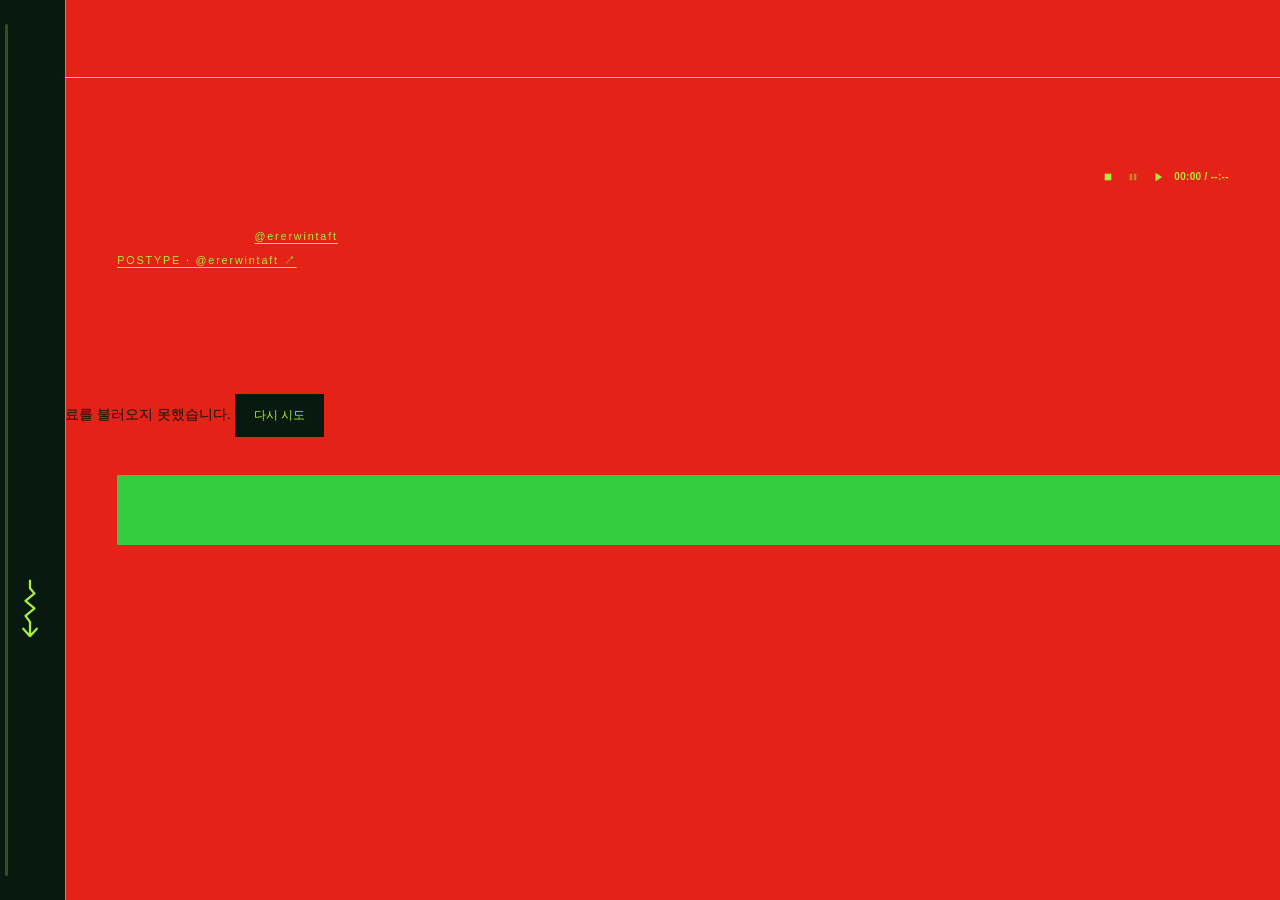
==== commit fa5ee45b: "Remove public demo fallbacks and support retryable ranged music playback" ====
--- a/index.html
+++ b/index.html
@@ -104,14 +104,14 @@
 .showcase-panel{position:fixed;z-index:110;right:24px;bottom:24px;width:min(380px,calc(100vw - 48px));padding:22px;background:var(--dark);color:var(--poster-lime);border:1px solid var(--poster-lime);box-shadow:0 8px 30px #08191044}.showcase-panel strong{font-size:17px}.showcase-panel p{font-size:12px;line-height:1.7}.showcase-panel button,.showcase-panel .button{display:inline-block;background:var(--poster-lime);color:var(--dark);font-size:12px}.showcase-panel[hidden],.showcase-panel a[hidden]{display:none}.showcase-recording,.showcase-recording body{scroll-behavior:auto;scroll-snap-type:none}.showcase-recording #cursor{display:none!important}.showcase-recording .card:focus-visible{outline:none}.card.showcase-hover{transform:translateY(-5px) rotate(0);box-shadow:4px 9px 15px #41462d26}.card.showcase-hover .portrait img{transform:scale(1.045);filter:saturate(1)}.card.showcase-hover .portrait:after{opacity:1;transform:none}
 </style></head>
 <body><aside class="archive-spine"><span class="spine-line"><span data-copy="spine">Character archive</span><svg class="spine-arrow" viewBox="0 0 80 24" aria-hidden="true" focusable="false"><path d="M2 12H12l7-6 10 12 10-12 10 12 8-6H76M66 3l10 9-10 9" fill="none" stroke="currentColor" stroke-width="3" stroke-linecap="round" stroke-linejoin="round"/></svg></span><span class="spine-progress" aria-hidden="true"></span></aside><header></header>
-<main id="top"><section class="intro"><h1><span data-copy="titleLead">얼굴의</span> <em data-copy="titleAccent">기록.</em><span class="archive-identity archive-subtitle"><span class="archive-subtitle" data-copy="subtitle">ONE NAN</span><a class="archive-social archive-subtitle" href="https://x.com/ErerWintaft" target="_blank" rel="noopener noreferrer" aria-label="ererwintaft의 X 새 창으로 열기">@ererwintaft</a></span><a class="archive-subtitle archive-postype" href="https://www.postype.com/@ererwintaft" target="_blank" rel="noopener noreferrer" aria-label="ererwintaft의 Postype 새 창으로 열기">POSTYPE · @ererwintaft ↗</a></h1><div class="intro-bottom"><div class="bgm-player" role="group" aria-label="배경 음악"><button id="bgm-stop" type="button" aria-label="완전 멈춤" title="완전 멈춤"><svg viewBox="0 0 12 12" aria-hidden="true"><rect x="2" y="2" width="8" height="8"/></svg></button><button id="bgm-pause" type="button" aria-label="일시 정지" title="일시 정지"><svg viewBox="0 0 12 12" aria-hidden="true"><path d="M2 2h3v8H2zM7 2h3v8H7z"/></svg></button><button id="bgm-play" type="button" aria-label="재생" title="재생"><svg viewBox="0 0 12 12" aria-hidden="true"><path d="M3 1l8 5-8 5z"/></svg></button><span id="bgm-time" aria-label="음악 재생 시간">00:00 / --:--</span></div><audio id="bgm" src="assets/audio/bgm.mp3" data-defer-boot="true" loop preload="none"></audio><span id="total"></span></div></section><nav id="years" aria-label="활동 연도"></nav><p id="archive-loading" role="status">아카이브를 불러오는 중…</p><div id="archive"></div><footer><span data-copy="footerHandle">@ererwintaft</span></footer></main>
+<main id="top"><section class="intro"><h1><span data-copy="titleLead"></span> <em data-copy="titleAccent"></em><span class="archive-identity archive-subtitle"><span class="archive-subtitle" data-copy="subtitle">ONE NAN</span><a class="archive-social archive-subtitle" href="https://x.com/ErerWintaft" target="_blank" rel="noopener noreferrer" aria-label="ererwintaft의 X 새 창으로 열기">@ererwintaft</a></span><a class="archive-subtitle archive-postype" href="https://www.postype.com/@ererwintaft" target="_blank" rel="noopener noreferrer" aria-label="ererwintaft의 Postype 새 창으로 열기">POSTYPE · @ererwintaft ↗</a></h1><div class="intro-bottom"><div class="bgm-player" role="group" aria-label="배경 음악"><button id="bgm-stop" type="button" aria-label="완전 멈춤" title="완전 멈춤"><svg viewBox="0 0 12 12" aria-hidden="true"><rect x="2" y="2" width="8" height="8"/></svg></button><button id="bgm-pause" type="button" aria-label="일시 정지" title="일시 정지"><svg viewBox="0 0 12 12" aria-hidden="true"><path d="M2 2h3v8H2zM7 2h3v8H7z"/></svg></button><button id="bgm-play" type="button" aria-label="재생" title="재생"><svg viewBox="0 0 12 12" aria-hidden="true"><path d="M3 1l8 5-8 5z"/></svg></button><span id="bgm-time" aria-label="음악 재생 시간">00:00 / --:--</span></div><audio id="bgm" src="assets/audio/bgm.58786e5633e5f85e.mp3" data-defer-boot="true" loop preload="none"></audio><span id="total"></span></div></section><nav id="years" aria-label="활동 연도"></nav><p id="archive-loading" role="status">아카이브를 불러오는 중…</p><div id="archive"></div><footer><span data-copy="footerHandle">@ererwintaft</span></footer></main>
 <dialog id="detail"><button class="close" data-close aria-label="닫기">×</button><img id="detail-image" alt=""><div class="detail-copy"><span id="detail-year" class="eyebrow"></span><h2 id="detail-name"></h2><p id="detail-alt-name" hidden></p><p id="detail-community"></p><p id="detail-note"></p></div></dialog>
 
 <div id="cursor" class="mac-cursor" aria-hidden="true"><img alt="" draggable="false"></div><svg class="tape-filter-defs" aria-hidden="true" focusable="false" xmlns="http://www.w3.org/2000/svg"><defs><filter id="tape-sharpen" color-interpolation-filters="sRGB"><feConvolveMatrix order="3" kernelMatrix="0 -.15 0 -.15 1.6 -.15 0 -.15 0" divisor="1" bias="0" preserveAlpha="true" edgeMode="duplicate"/></filter></defs></svg><script>const BUNDLED_TAPES=[{"ratio":"530 / 205","width":114,"src":"assets/tapes/tape-1.56e6039d9a73d0e8.png"},{"ratio":"445 / 205","width":104,"src":"assets/tapes/tape-2.3ecfc0d6b21a0951.png"},{"ratio":"280 / 365","width":46,"src":"assets/tapes/tape-3.7a75c8207fa72c35.png"},{"ratio":"280 / 365","width":46,"src":"assets/tapes/tape-4.59cd56d2707735b4.png"},{"ratio":"637 / 205","width":126,"src":"assets/tapes/tape-5.ca410c8d9d22b221.png"}];
 const BUNDLED_CURSORS={"arrow":"assets/cursors/left_ptr.svg","hand":"assets/cursors/hand2.svg","text":"assets/cursors/xterm.svg","wait":["assets/cursors/wait/wait-01.svg","assets/cursors/wait/wait-02.svg","assets/cursors/wait/wait-03.svg","assets/cursors/wait/wait-04.svg","assets/cursors/wait/wait-05.svg","assets/cursors/wait/wait-06.svg","assets/cursors/wait/wait-07.svg","assets/cursors/wait/wait-08.svg","assets/cursors/wait/wait-09.svg","assets/cursors/wait/wait-10.svg","assets/cursors/wait/wait-11.svg","assets/cursors/wait/wait-12.svg","assets/cursors/wait/wait-13.svg","assets/cursors/wait/wait-14.svg","assets/cursors/wait/wait-15.svg","assets/cursors/wait/wait-16.svg","assets/cursors/wait/wait-17.svg","assets/cursors/wait/wait-18.svg","assets/cursors/wait/wait-19.svg","assets/cursors/wait/wait-20.svg","assets/cursors/wait/wait-21.svg","assets/cursors/wait/wait-22.svg","assets/cursors/wait/wait-23.svg","assets/cursors/wait/wait-24.svg","assets/cursors/wait/wait-25.svg","assets/cursors/wait/wait-26.svg","assets/cursors/wait/wait-27.svg","assets/cursors/wait/wait-28.svg","assets/cursors/wait/wait-29.svg","assets/cursors/wait/wait-30.svg","assets/cursors/wait/wait-31.svg","assets/cursors/wait/wait-32.svg","assets/cursors/wait/wait-33.svg","assets/cursors/wait/wait-34.svg","assets/cursors/wait/wait-35.svg","assets/cursors/wait/wait-36.svg","assets/cursors/wait/wait-37.svg","assets/cursors/wait/wait-38.svg","assets/cursors/wait/wait-39.svg","assets/cursors/wait/wait-40.svg"]};
-const BUNDLED_PORTRAITS={"assets/portrait-1.svg":"[data-uri]","assets/portrait-2.svg":"[data-uri]","assets/portrait-3.svg":"[data-uri]","assets/portrait-4.svg":"[data-uri]","assets/portrait-5.svg":"[data-uri]","assets/portrait-6.svg":"[data-uri]","assets/portrait-7.svg":"[data-uri]","assets/portrait-8.svg":"[data-uri]"};
-const BUNDLED_ARCHIVE=[{"id":"sample-0","name":"서이현","year":2025,"community":"여름의 잔상","image":"assets/portrait-1.svg","note":"디자인을 살펴보기 위한 가상 캐릭터입니다. 실제 캐릭터의 사진과 이야기로 바꿔 주세요."},{"id":"sample-1","name":"윤서하","year":2025,"community":"여름의 잔상","image":"assets/portrait-2.svg","note":"디자인을 살펴보기 위한 가상 캐릭터입니다. 실제 캐릭터의 사진과 이야기로 바꿔 주세요."},{"id":"sample-2","name":"백도윤","year":2025,"community":"서로의 궤도","image":"assets/portrait-3.svg","note":"디자인을 살펴보기 위한 가상 캐릭터입니다. 실제 캐릭터의 사진과 이야기로 바꿔 주세요."},{"id":"sample-3","name":"한유진","year":2025,"community":"서로의 궤도","image":"assets/portrait-4.svg","note":"디자인을 살펴보기 위한 가상 캐릭터입니다. 실제 캐릭터의 사진과 이야기로 바꿔 주세요."},{"id":"sample-4","name":"차은재","year":2024,"community":"푸른 시간","image":"assets/portrait-5.svg","note":"디자인을 살펴보기 위한 가상 캐릭터입니다. 실제 캐릭터의 사진과 이야기로 바꿔 주세요."},{"id":"sample-5","name":"강태오","year":2024,"community":"푸른 시간","image":"assets/portrait-6.svg","note":"디자인을 살펴보기 위한 가상 캐릭터입니다. 실제 캐릭터의 사진과 이야기로 바꿔 주세요."},{"id":"sample-6","name":"문하린","year":2023,"community":"이름 없는 계절","image":"assets/portrait-7.svg","note":"디자인을 살펴보기 위한 가상 캐릭터입니다. 실제 캐릭터의 사진과 이야기로 바꿔 주세요."},{"id":"sample-7","name":"정시온","year":2023,"community":"이름 없는 계절","image":"assets/portrait-8.svg","note":"디자인을 살펴보기 위한 가상 캐릭터입니다. 실제 캐릭터의 사진과 이야기로 바꿔 주세요."}];
-const BUNDLED_COPY={"titleLead":"얼굴의","titleAccent":"기록.","subtitle":"ONE NAN","spine":"Character archive","characterLabel":"CHARACTERS","seasonLabel":"SEASONS","viewStory":"더보기","managerTitle":"이야기를 모으는 곳.","footerHandle":"@ererwintaft"};
+const BUNDLED_PORTRAITS={};
+const BUNDLED_ARCHIVE=[];
+const BUNDLED_COPY={"titleLead":"","titleAccent":"","subtitle":"ONE NAN","spine":"Character archive","characterLabel":"CHARACTERS","seasonLabel":"SEASONS","viewStory":"더보기","managerTitle":"","footerHandle":"@ererwintaft"};
 async function fetchPublished(url,timeout=5000) {
  const controller=new AbortController(),timer=setTimeout(()=>controller.abort(),timeout);
  try{const response=await fetch(url,{cache:'no-store',signal:controller.signal});const body=await response.arrayBuffer();return new Response(body,{status:response.status,headers:response.headers})}finally{clearTimeout(timer)}
@@ -223,9 +223,8 @@
  refreshInFlight=(async()=>{
   try{
    const response=await fetchPublished('public-state.json',15000);
-   let state;
-   if(response.status===404){const responses=await Promise.all(['archive.json','settings.json'].map(url=>fetchPublished(url,15000)));if(responses.some(r=>!r.ok))throw Error('Unavailable');state={archive:await responses[0].json(),settings:await responses[1].json()};}
-   else{if(!response.ok)throw Error('Unavailable');state=await response.json();}
+   if(!response.ok)throw Error('Unavailable');
+   const state=await response.json();
    const nextRecords=validateRecords(state.archive),nextCopy=validateCopy(state.settings);
    records=nextRecords;siteCopy=nextCopy;render();
    document.documentElement.classList.remove('archive-loading','copy-pending');
@@ -303,12 +302,12 @@
 let bgmStopped=false,awaitingMusicGesture=false,musicAutostartPending=true;
 function musicTime(value){if(!Number.isFinite(value))return '--:--';const seconds=Math.max(0,Math.floor(value));return String(Math.floor(seconds/60)).padStart(2,'0')+':'+String(seconds%60).padStart(2,'0')}
 function updateMusic(){bgmTime.textContent=musicTime(bgm.currentTime)+' / '+musicTime(bgm.duration);bgmPlay.setAttribute('aria-pressed',String(!bgm.paused));bgmPause.setAttribute('aria-pressed',String(bgm.paused&&!bgmStopped));bgmStop.setAttribute('aria-pressed',String(bgmStopped))}
-async function playMusic(){musicAutostartPending=false;bgmStopped=false;awaitingMusicGesture=false;try{await bgm.play();bgmPlay.title='재생 중'}catch(error){awaitingMusicGesture=error.name==='NotAllowedError';bgmPlay.title='음악을 재생하려면 눌러 주세요'}updateMusic()}
+async function playMusic(){musicAutostartPending=false;bgmStopped=false;awaitingMusicGesture=false;try{if(bgm.error)bgm.load();await bgm.play();bgmPlay.title='재생 중'}catch(error){awaitingMusicGesture=error.name==='NotAllowedError';bgmPlay.title=awaitingMusicGesture?'음악을 재생하려면 눌러 주세요':'다시 눌러 음악 불러오기'}updateMusic()}
 bgmPlay.onclick=playMusic;
 bgmPause.onclick=()=>{musicAutostartPending=false;awaitingMusicGesture=false;bgmStopped=false;bgm.pause();updateMusic()};
 bgmStop.onclick=()=>{musicAutostartPending=false;awaitingMusicGesture=false;bgmStopped=true;bgm.pause();bgm.currentTime=0;updateMusic()};
 for(const event of ['loadedmetadata','durationchange','timeupdate','play','pause','ended'])bgm.addEventListener(event,updateMusic);
-bgm.addEventListener('error',()=>{bgmTime.textContent='음악 로딩 실패';bgmPlay.title='음악 파일을 불러오지 못했습니다'});
+bgm.addEventListener('error',()=>{awaitingMusicGesture=true;bgmTime.textContent='음악 다시 시도 ↗';bgmPlay.title='다시 눌러 음악 불러오기'});
 function unlockMusic(event){if(awaitingMusicGesture&&!event.target.closest('.bgm-player'))playMusic()}
 document.addEventListener('pointerdown',unlockMusic);document.addEventListener('keydown',unlockMusic);
 updateMusic();
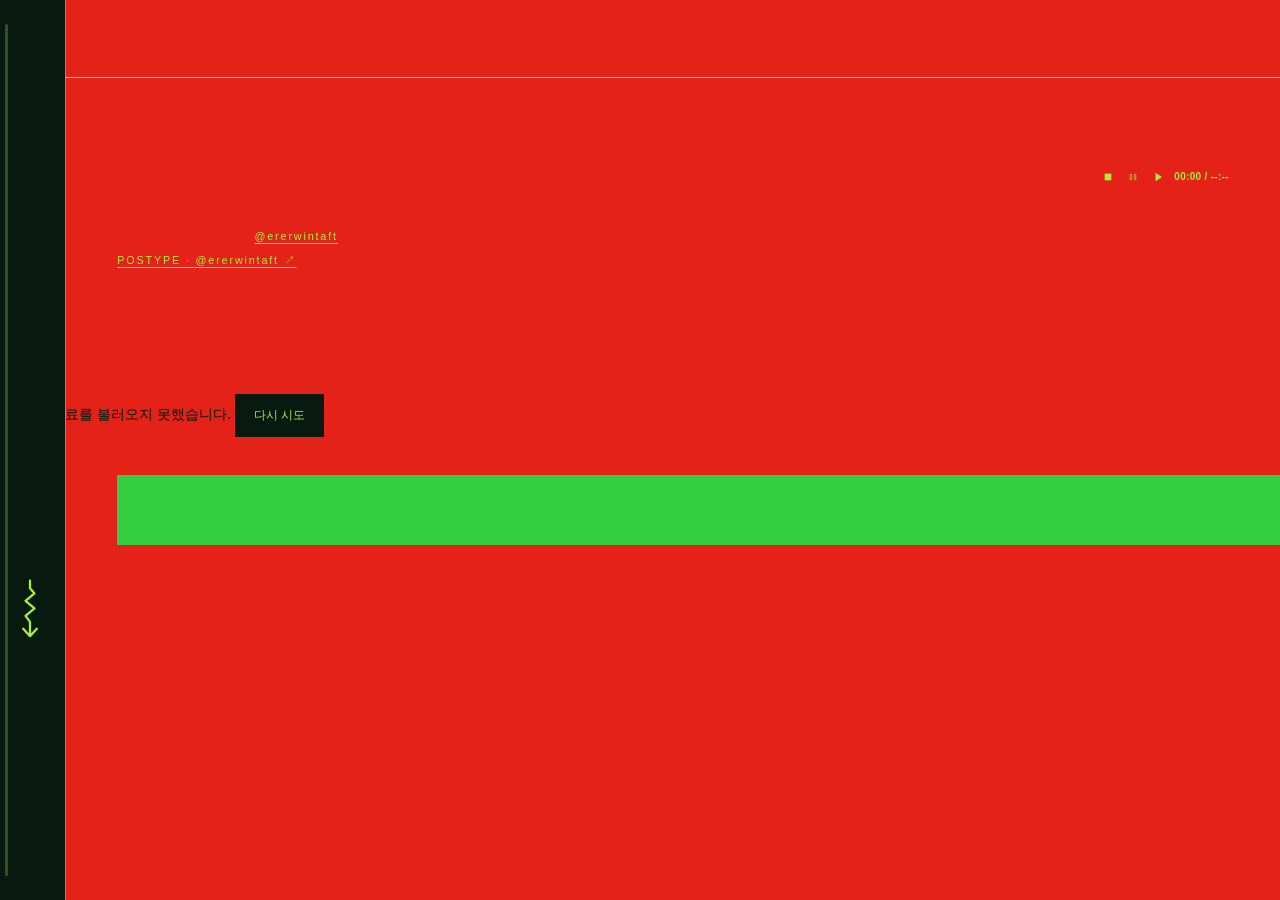
==== commit 69ad988a: "Prioritize mobile portraits before downloading the large display font" ====
--- a/index.html
+++ b/index.html
@@ -28,7 +28,7 @@
 @media(pointer:coarse){#cursor.mac-cursor{display:none!important}}
 
 /* Graphic-poster edition. Gallery geometry and motion declarations are retained. */
-@font-face{font-family:'Pretendard';font-style:normal;font-weight:100 900;font-display:swap;src:url('assets/fonts/PretendardVariable.9599f12fd42fc0bc.woff2') format('woff2')}
+@media not all and (pointer:coarse){@font-face{font-family:'Pretendard';font-style:normal;font-weight:100 900;font-display:swap;src:url('assets/fonts/PretendardVariable.9599f12fd42fc0bc.woff2') format('woff2')}}
 :root{--jade:#fa443e;--oxide:#252527;--cream:#f5f3ed;--dark:#252527;--paper:#f5f3ed;--ink:#252527;--muted:#686469;--line:#25252744;--accent:#ecff64;--poster-red:#fa443e;--poster-pink:#f9e1ec;--poster-lime:#ecff64}
 body{background:var(--poster-red)}header{border-bottom:1px solid #25252766}header,.header-actions .text-button{color:var(--dark)}.archive-spine{background:var(--dark);color:var(--cream);border-right-color:var(--dark)}.archive-spine>span:first-child,.archive-spine>span:last-child{font-weight:800;letter-spacing:-.3px}
 .intro{padding-top:35px;padding-bottom:33px;grid-template-columns:1fr auto;gap:10px 30px}.intro h1{font-size:clamp(52px,5.7vw,91px);font-weight:900;letter-spacing:-.075em;line-height:1.05;text-shadow:none;color:var(--cream);margin:0}.intro h1 [data-copy=titleLead]{display:inline-block;font-weight:900;transform:rotate(-4deg) translateY(3px);position:relative;z-index:1}.intro h1 [data-copy=titleAccent]{display:inline-block;padding:.13em .28em .19em;margin-left:.07em;background:var(--poster-lime);color:var(--dark);border-radius:50%;font-weight:900;font-style:normal;transform:rotate(5deg);position:relative;z-index:0}.archive-subtitle{color:var(--cream);font-size:9px;font-weight:600;letter-spacing:.17em;margin-top:20px}.intro h1:before{content:none!important}.intro-bottom{align-self:center}.intro-bottom>span:last-child{color:var(--dark);font-size:9px;font-weight:600;border:0;border-block:1px solid var(--dark);padding:9px 0;letter-spacing:.03em}
@@ -107,7 +107,26 @@
 <main id="top"><section class="intro"><h1><span data-copy="titleLead"></span> <em data-copy="titleAccent"></em><span class="archive-identity archive-subtitle"><span class="archive-subtitle" data-copy="subtitle">ONE NAN</span><a class="archive-social archive-subtitle" href="https://x.com/ErerWintaft" target="_blank" rel="noopener noreferrer" aria-label="ererwintaft의 X 새 창으로 열기">@ererwintaft</a></span><a class="archive-subtitle archive-postype" href="https://www.postype.com/@ererwintaft" target="_blank" rel="noopener noreferrer" aria-label="ererwintaft의 Postype 새 창으로 열기">POSTYPE · @ererwintaft ↗</a></h1><div class="intro-bottom"><div class="bgm-player" role="group" aria-label="배경 음악"><button id="bgm-stop" type="button" aria-label="완전 멈춤" title="완전 멈춤"><svg viewBox="0 0 12 12" aria-hidden="true"><rect x="2" y="2" width="8" height="8"/></svg></button><button id="bgm-pause" type="button" aria-label="일시 정지" title="일시 정지"><svg viewBox="0 0 12 12" aria-hidden="true"><path d="M2 2h3v8H2zM7 2h3v8H7z"/></svg></button><button id="bgm-play" type="button" aria-label="재생" title="재생"><svg viewBox="0 0 12 12" aria-hidden="true"><path d="M3 1l8 5-8 5z"/></svg></button><span id="bgm-time" aria-label="음악 재생 시간">00:00 / --:--</span></div><audio id="bgm" src="assets/audio/bgm.58786e5633e5f85e.mp3" data-defer-boot="true" loop preload="none"></audio><span id="total"></span></div></section><nav id="years" aria-label="활동 연도"></nav><p id="archive-loading" role="status">아카이브를 불러오는 중…</p><div id="archive"></div><footer><span data-copy="footerHandle">@ererwintaft</span></footer></main>
 <dialog id="detail"><button class="close" data-close aria-label="닫기">×</button><img id="detail-image" alt=""><div class="detail-copy"><span id="detail-year" class="eyebrow"></span><h2 id="detail-name"></h2><p id="detail-alt-name" hidden></p><p id="detail-community"></p><p id="detail-note"></p></div></dialog>
 
-<div id="cursor" class="mac-cursor" aria-hidden="true"><img alt="" draggable="false"></div><svg class="tape-filter-defs" aria-hidden="true" focusable="false" xmlns="http://www.w3.org/2000/svg"><defs><filter id="tape-sharpen" color-interpolation-filters="sRGB"><feConvolveMatrix order="3" kernelMatrix="0 -.15 0 -.15 1.6 -.15 0 -.15 0" divisor="1" bias="0" preserveAlpha="true" edgeMode="duplicate"/></filter></defs></svg><script>const BUNDLED_TAPES=[{"ratio":"530 / 205","width":114,"src":"assets/tapes/tape-1.56e6039d9a73d0e8.png"},{"ratio":"445 / 205","width":104,"src":"assets/tapes/tape-2.3ecfc0d6b21a0951.png"},{"ratio":"280 / 365","width":46,"src":"assets/tapes/tape-3.7a75c8207fa72c35.png"},{"ratio":"280 / 365","width":46,"src":"assets/tapes/tape-4.59cd56d2707735b4.png"},{"ratio":"637 / 205","width":126,"src":"assets/tapes/tape-5.ca410c8d9d22b221.png"}];
+<div id="cursor" class="mac-cursor" aria-hidden="true"><img alt="" draggable="false"></div><svg class="tape-filter-defs" aria-hidden="true" focusable="false" xmlns="http://www.w3.org/2000/svg"><defs><filter id="tape-sharpen" color-interpolation-filters="sRGB"><feConvolveMatrix order="3" kernelMatrix="0 -.15 0 -.15 1.6 -.15 0 -.15 0" divisor="1" bias="0" preserveAlpha="true" edgeMode="duplicate"/></filter></defs></svg><script>const PUBLIC_FONT_URL="assets/fonts/PretendardVariable.9599f12fd42fc0bc.woff2";
+// Let the first visible portraits use the connection before the large font.
+function schedulePublicFont(){
+ if(publicFontScheduled||!matchMedia('(pointer:coarse)').matches||typeof FontFace==='undefined')return;
+ publicFontScheduled=true;
+ const images=[...document.querySelectorAll('#archive .portrait img')].slice(0,2);
+ let pending=images.filter(image=>!image.complete).length,started=false;
+ const start=()=>{
+  if(started)return;started=true;clearTimeout(deadline);
+  const load=()=>{const font=new FontFace('Pretendard',`url("${PUBLIC_FONT_URL}")`,{style:'normal',weight:'100 900',display:'swap'});font.load().then(loaded=>document.fonts.add(loaded)).catch(()=>{});};
+  if(typeof requestIdleCallback==='function')requestIdleCallback(load,{timeout:2000});else setTimeout(load,0);
+ };
+ const settled=()=>{pending--;if(pending<=0)start();};
+ const deadline=setTimeout(start,12000);
+ for(const image of images){if(image.complete)continue;image.addEventListener('load',settled,{once:true});image.addEventListener('error',settled,{once:true});}
+ if(!pending)start();
+}
+let publicFontScheduled=false;
+
+const BUNDLED_TAPES=[{"ratio":"530 / 205","width":114,"src":"assets/tapes/tape-1.56e6039d9a73d0e8.png"},{"ratio":"445 / 205","width":104,"src":"assets/tapes/tape-2.3ecfc0d6b21a0951.png"},{"ratio":"280 / 365","width":46,"src":"assets/tapes/tape-3.7a75c8207fa72c35.png"},{"ratio":"280 / 365","width":46,"src":"assets/tapes/tape-4.59cd56d2707735b4.png"},{"ratio":"637 / 205","width":126,"src":"assets/tapes/tape-5.ca410c8d9d22b221.png"}];
 const BUNDLED_CURSORS={"arrow":"assets/cursors/left_ptr.svg","hand":"assets/cursors/hand2.svg","text":"assets/cursors/xterm.svg","wait":["assets/cursors/wait/wait-01.svg","assets/cursors/wait/wait-02.svg","assets/cursors/wait/wait-03.svg","assets/cursors/wait/wait-04.svg","assets/cursors/wait/wait-05.svg","assets/cursors/wait/wait-06.svg","assets/cursors/wait/wait-07.svg","assets/cursors/wait/wait-08.svg","assets/cursors/wait/wait-09.svg","assets/cursors/wait/wait-10.svg","assets/cursors/wait/wait-11.svg","assets/cursors/wait/wait-12.svg","assets/cursors/wait/wait-13.svg","assets/cursors/wait/wait-14.svg","assets/cursors/wait/wait-15.svg","assets/cursors/wait/wait-16.svg","assets/cursors/wait/wait-17.svg","assets/cursors/wait/wait-18.svg","assets/cursors/wait/wait-19.svg","assets/cursors/wait/wait-20.svg","assets/cursors/wait/wait-21.svg","assets/cursors/wait/wait-22.svg","assets/cursors/wait/wait-23.svg","assets/cursors/wait/wait-24.svg","assets/cursors/wait/wait-25.svg","assets/cursors/wait/wait-26.svg","assets/cursors/wait/wait-27.svg","assets/cursors/wait/wait-28.svg","assets/cursors/wait/wait-29.svg","assets/cursors/wait/wait-30.svg","assets/cursors/wait/wait-31.svg","assets/cursors/wait/wait-32.svg","assets/cursors/wait/wait-33.svg","assets/cursors/wait/wait-34.svg","assets/cursors/wait/wait-35.svg","assets/cursors/wait/wait-36.svg","assets/cursors/wait/wait-37.svg","assets/cursors/wait/wait-38.svg","assets/cursors/wait/wait-39.svg","assets/cursors/wait/wait-40.svg"]};
 const BUNDLED_PORTRAITS={};
 const BUNDLED_ARCHIVE=[];
@@ -207,7 +226,7 @@
  });
  if (!years.length) archive.append(el('p','empty','아직 등록된 캐릭터가 없습니다.'));
  observer?.disconnect(); observer = new IntersectionObserver(entries => { for (const entry of entries) if (entry.isIntersecting) nav.querySelectorAll('a').forEach(link => link.classList.toggle('active',link.hash === '#'+entry.target.id)); },{rootMargin:'-10% 0px -60% 0px'});
- document.querySelectorAll('.year-section').forEach(section => observer.observe(section)); applyCopy();
+ document.querySelectorAll('.year-section').forEach(section => observer.observe(section)); applyCopy();schedulePublicFont();
 }
 $('#detail [data-close]').onclick = () => $('#detail').close();
 $('#detail').addEventListener('click', event => { if (event.target !== $('#detail')) return; const rect = $('#detail').getBoundingClientRect(); if (event.clientX < rect.left || event.clientX > rect.right || event.clientY < rect.top || event.clientY > rect.bottom) $('#detail').close(); });
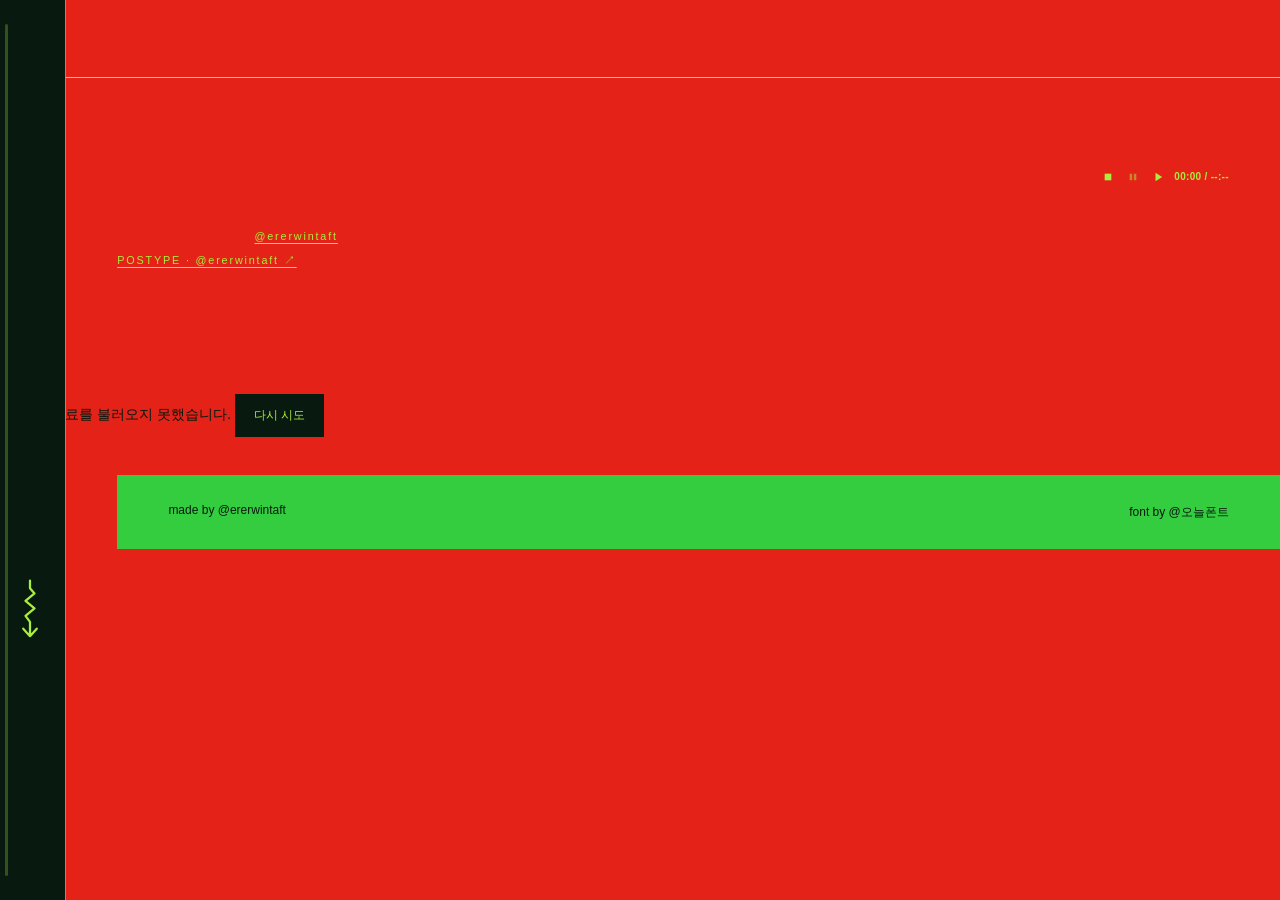
==== commit b5ff06c9: "Apply requested archive fonts and matching footer credits" ====
--- a/index.html
+++ b/index.html
@@ -18,7 +18,7 @@
 header{justify-content:flex-end}.header-actions{margin-left:auto}.intro-bottom{justify-content:flex-end}.intro-bottom>span:last-child{margin-left:auto}
 
 /* Requested font, text-only removals and macOS cursor states. */
-*,*::before,*::after{font-family:'Pretendard',sans-serif!important}
+*,*::before,*::after{font-family:'OnulSamhwagothic-Regular','Pretendard',sans-serif!important;font-synthesis:none}
 .intro h1:after,.copy-editing .intro h1:after{content:none!important;display:none!important}
 .archive-spine>span:first-child{font-size:22px;font-weight:700}.archive-spine>span:last-child{font-size:22px;font-weight:700;letter-spacing:1px}
 footer{background:var(--jade)}footer [data-copy=footerHandle]{display:block!important;font-size:12px!important;letter-spacing:0}
@@ -28,7 +28,7 @@
 @media(pointer:coarse){#cursor.mac-cursor{display:none!important}}
 
 /* Graphic-poster edition. Gallery geometry and motion declarations are retained. */
-@media not all and (pointer:coarse){@font-face{font-family:'Pretendard';font-style:normal;font-weight:100 900;font-display:swap;src:url('assets/fonts/PretendardVariable.9599f12fd42fc0bc.woff2') format('woff2')}}
+@font-face{font-family:'Pretendard';font-style:normal;font-weight:100 900;font-display:swap;src:url('assets/fonts/PretendardVariable.9599f12fd42fc0bc.woff2') format('woff2')}
 :root{--jade:#fa443e;--oxide:#252527;--cream:#f5f3ed;--dark:#252527;--paper:#f5f3ed;--ink:#252527;--muted:#686469;--line:#25252744;--accent:#ecff64;--poster-red:#fa443e;--poster-pink:#f9e1ec;--poster-lime:#ecff64}
 body{background:var(--poster-red)}header{border-bottom:1px solid #25252766}header,.header-actions .text-button{color:var(--dark)}.archive-spine{background:var(--dark);color:var(--cream);border-right-color:var(--dark)}.archive-spine>span:first-child,.archive-spine>span:last-child{font-weight:800;letter-spacing:-.3px}
 .intro{padding-top:35px;padding-bottom:33px;grid-template-columns:1fr auto;gap:10px 30px}.intro h1{font-size:clamp(52px,5.7vw,91px);font-weight:900;letter-spacing:-.075em;line-height:1.05;text-shadow:none;color:var(--cream);margin:0}.intro h1 [data-copy=titleLead]{display:inline-block;font-weight:900;transform:rotate(-4deg) translateY(3px);position:relative;z-index:1}.intro h1 [data-copy=titleAccent]{display:inline-block;padding:.13em .28em .19em;margin-left:.07em;background:var(--poster-lime);color:var(--dark);border-radius:50%;font-weight:900;font-style:normal;transform:rotate(5deg);position:relative;z-index:0}.archive-subtitle{color:var(--cream);font-size:9px;font-weight:600;letter-spacing:.17em;margin-top:20px}.intro h1:before{content:none!important}.intro-bottom{align-self:center}.intro-bottom>span:last-child{color:var(--dark);font-size:9px;font-weight:600;border:0;border-block:1px solid var(--dark);padding:9px 0;letter-spacing:.03em}
@@ -79,7 +79,7 @@
 @media(max-width:700px){.archive-identity .archive-subtitle[data-copy=subtitle]{font-size:16.8px}.archive-spine>span.spine-line{font-size:18px}.spine-progress{left:3px}.card-alt-name{font-size:11px}}
 
 /* Original Pretendard title; per-character randomized card angles. */
-.intro h1 [data-copy=titleLead],.intro h1 [data-copy=titleAccent]{font-family:'Pretendard',sans-serif!important;font-weight:900}
+.intro h1 [data-copy=titleLead],.intro h1 [data-copy=titleAccent]{font-family:'ChillJinshuSongHeavy',serif!important;font-weight:900}
 .card{transform:rotate(var(--card-angle,0deg))}
 .spine-arrow{display:inline-block;vertical-align:middle;width:1.5em;height:.55em;margin-left:.35em;overflow:visible}.spine-progress{width:3px;background:#A9ED3D44;border-radius:2px}.spine-progress:after{border-radius:2px}
 @media(max-width:700px){.spine-progress{width:2px}}
@@ -102,12 +102,21 @@
 @media(max-width:700px){.manage-row{gap:7px}.manage-row>span{font-size:11px}.manage-row img{width:30px;height:40px}.order-buttons{flex-direction:column}.order-step{padding:3px 7px}}
 
 .showcase-panel{position:fixed;z-index:110;right:24px;bottom:24px;width:min(380px,calc(100vw - 48px));padding:22px;background:var(--dark);color:var(--poster-lime);border:1px solid var(--poster-lime);box-shadow:0 8px 30px #08191044}.showcase-panel strong{font-size:17px}.showcase-panel p{font-size:12px;line-height:1.7}.showcase-panel button,.showcase-panel .button{display:inline-block;background:var(--poster-lime);color:var(--dark);font-size:12px}.showcase-panel[hidden],.showcase-panel a[hidden]{display:none}.showcase-recording,.showcase-recording body{scroll-behavior:auto;scroll-snap-type:none}.showcase-recording #cursor{display:none!important}.showcase-recording .card:focus-visible{outline:none}.card.showcase-hover{transform:translateY(-5px) rotate(0);box-shadow:4px 9px 15px #41462d26}.card.showcase-hover .portrait img{transform:scale(1.045);filter:saturate(1)}.card.showcase-hover .portrait:after{opacity:1;transform:none}
+
+/* Requested archive typography; preserve the Transcity rail and existing motion. */
+@font-face{font-family:'ChillJinshuSongHeavy';font-style:normal;font-weight:900;font-display:swap;src:url('assets/fonts/ChillJinshuSongHeavy.df66b633b4517bff.woff2') format('woff2')}
+@font-face{font-family:'OnulGoraesil-ExtraBold';font-style:normal;font-weight:800;font-display:swap;src:url('assets/fonts/OnulGoraesil-ExtraBold.5f1251bb16ec114a.woff2') format('woff2')}
+@media not all and (pointer:coarse){@font-face{font-family:'OnulSamhwagothic-Regular';font-style:normal;font-weight:400;font-display:swap;src:url('assets/fonts/OnulSamhwagothic-Regular.9d2ed57a74b69404.woff2') format('woff2')}}
+.card-name,#detail-name,#detail-alt-name{font-family:'OnulGoraesil-ExtraBold','Pretendard',sans-serif!important;font-weight:800}
+footer{gap:16px}
+footer .footer-credit{display:block!important;font-family:'OnulSamhwagothic-Regular','Pretendard',sans-serif!important;font-size:12px!important;font-weight:400;font-style:normal;line-height:1.5;letter-spacing:0;text-transform:none}
+@media(max-width:700px){footer .footer-credit{font-size:11px!important}}
 </style></head>
 <body><aside class="archive-spine"><span class="spine-line"><span data-copy="spine">Character archive</span><svg class="spine-arrow" viewBox="0 0 80 24" aria-hidden="true" focusable="false"><path d="M2 12H12l7-6 10 12 10-12 10 12 8-6H76M66 3l10 9-10 9" fill="none" stroke="currentColor" stroke-width="3" stroke-linecap="round" stroke-linejoin="round"/></svg></span><span class="spine-progress" aria-hidden="true"></span></aside><header></header>
-<main id="top"><section class="intro"><h1><span data-copy="titleLead"></span> <em data-copy="titleAccent"></em><span class="archive-identity archive-subtitle"><span class="archive-subtitle" data-copy="subtitle">ONE NAN</span><a class="archive-social archive-subtitle" href="https://x.com/ErerWintaft" target="_blank" rel="noopener noreferrer" aria-label="ererwintaft의 X 새 창으로 열기">@ererwintaft</a></span><a class="archive-subtitle archive-postype" href="https://www.postype.com/@ererwintaft" target="_blank" rel="noopener noreferrer" aria-label="ererwintaft의 Postype 새 창으로 열기">POSTYPE · @ererwintaft ↗</a></h1><div class="intro-bottom"><div class="bgm-player" role="group" aria-label="배경 음악"><button id="bgm-stop" type="button" aria-label="완전 멈춤" title="완전 멈춤"><svg viewBox="0 0 12 12" aria-hidden="true"><rect x="2" y="2" width="8" height="8"/></svg></button><button id="bgm-pause" type="button" aria-label="일시 정지" title="일시 정지"><svg viewBox="0 0 12 12" aria-hidden="true"><path d="M2 2h3v8H2zM7 2h3v8H7z"/></svg></button><button id="bgm-play" type="button" aria-label="재생" title="재생"><svg viewBox="0 0 12 12" aria-hidden="true"><path d="M3 1l8 5-8 5z"/></svg></button><span id="bgm-time" aria-label="음악 재생 시간">00:00 / --:--</span></div><audio id="bgm" src="assets/audio/bgm.58786e5633e5f85e.mp3" data-defer-boot="true" loop preload="none"></audio><span id="total"></span></div></section><nav id="years" aria-label="활동 연도"></nav><p id="archive-loading" role="status">아카이브를 불러오는 중…</p><div id="archive"></div><footer><span data-copy="footerHandle">@ererwintaft</span></footer></main>
+<main id="top"><section class="intro"><h1><span data-copy="titleLead"></span> <em data-copy="titleAccent"></em><span class="archive-identity archive-subtitle"><span class="archive-subtitle" data-copy="subtitle">ONE NAN</span><a class="archive-social archive-subtitle" href="https://x.com/ErerWintaft" target="_blank" rel="noopener noreferrer" aria-label="ererwintaft의 X 새 창으로 열기">@ererwintaft</a></span><a class="archive-subtitle archive-postype" href="https://www.postype.com/@ererwintaft" target="_blank" rel="noopener noreferrer" aria-label="ererwintaft의 Postype 새 창으로 열기">POSTYPE · @ererwintaft ↗</a></h1><div class="intro-bottom"><div class="bgm-player" role="group" aria-label="배경 음악"><button id="bgm-stop" type="button" aria-label="완전 멈춤" title="완전 멈춤"><svg viewBox="0 0 12 12" aria-hidden="true"><rect x="2" y="2" width="8" height="8"/></svg></button><button id="bgm-pause" type="button" aria-label="일시 정지" title="일시 정지"><svg viewBox="0 0 12 12" aria-hidden="true"><path d="M2 2h3v8H2zM7 2h3v8H7z"/></svg></button><button id="bgm-play" type="button" aria-label="재생" title="재생"><svg viewBox="0 0 12 12" aria-hidden="true"><path d="M3 1l8 5-8 5z"/></svg></button><span id="bgm-time" aria-label="음악 재생 시간">00:00 / --:--</span></div><audio id="bgm" src="assets/audio/bgm-stream.ed86b81c9ed23dee.mp3" data-defer-boot="true" loop preload="none"></audio><span id="total"></span></div></section><nav id="years" aria-label="활동 연도"></nav><p id="archive-loading" role="status">아카이브를 불러오는 중…</p><div id="archive"></div><footer><span class="footer-credit">made by @ererwintaft</span><span class="footer-credit">font by @오늘폰트</span></footer></main>
 <dialog id="detail"><button class="close" data-close aria-label="닫기">×</button><img id="detail-image" alt=""><div class="detail-copy"><span id="detail-year" class="eyebrow"></span><h2 id="detail-name"></h2><p id="detail-alt-name" hidden></p><p id="detail-community"></p><p id="detail-note"></p></div></dialog>
 
-<div id="cursor" class="mac-cursor" aria-hidden="true"><img alt="" draggable="false"></div><svg class="tape-filter-defs" aria-hidden="true" focusable="false" xmlns="http://www.w3.org/2000/svg"><defs><filter id="tape-sharpen" color-interpolation-filters="sRGB"><feConvolveMatrix order="3" kernelMatrix="0 -.15 0 -.15 1.6 -.15 0 -.15 0" divisor="1" bias="0" preserveAlpha="true" edgeMode="duplicate"/></filter></defs></svg><script>const PUBLIC_FONT_URL="assets/fonts/PretendardVariable.9599f12fd42fc0bc.woff2";
+<div id="cursor" class="mac-cursor" aria-hidden="true"><img alt="" draggable="false"></div><svg class="tape-filter-defs" aria-hidden="true" focusable="false" xmlns="http://www.w3.org/2000/svg"><defs><filter id="tape-sharpen" color-interpolation-filters="sRGB"><feConvolveMatrix order="3" kernelMatrix="0 -.15 0 -.15 1.6 -.15 0 -.15 0" divisor="1" bias="0" preserveAlpha="true" edgeMode="duplicate"/></filter></defs></svg><script>const PUBLIC_FONT_URL="assets/fonts/OnulSamhwagothic-Regular.9d2ed57a74b69404.woff2";
 // Let the first visible portraits use the connection before the large font.
 function schedulePublicFont(){
  if(publicFontScheduled||!matchMedia('(pointer:coarse)').matches||typeof FontFace==='undefined')return;
@@ -116,7 +125,7 @@
  let pending=images.filter(image=>!image.complete).length,started=false;
  const start=()=>{
   if(started)return;started=true;clearTimeout(deadline);
-  const load=()=>{const font=new FontFace('Pretendard',`url("${PUBLIC_FONT_URL}")`,{style:'normal',weight:'100 900',display:'swap'});font.load().then(loaded=>document.fonts.add(loaded)).catch(()=>{});};
+  const load=()=>{const font=new FontFace('OnulSamhwagothic-Regular',`url("${PUBLIC_FONT_URL}")`,{style:'normal',weight:'400',display:'swap'});font.load().then(loaded=>document.fonts.add(loaded)).catch(()=>{});};
   if(typeof requestIdleCallback==='function')requestIdleCallback(load,{timeout:2000});else setTimeout(load,0);
  };
  const settled=()=>{pending--;if(pending<=0)start();};
@@ -125,6 +134,39 @@
  if(!pending)start();
 }
 let publicFontScheduled=false;
+
+let scrollImageCleanup;
+function prepareScrollImages(){
+ scrollImageCleanup?.();
+ const images=[...document.querySelectorAll('#archive .portrait img')];
+ const first=images.slice(0,4),rest=images.slice(4);
+ if(!rest.length||typeof IntersectionObserver==='undefined')return;
+ let observer,started=false,cancelled=false,active=0;const queue=[],controllers=new Set();
+ const pump=()=>{
+  while(!cancelled&&active<2&&queue.length){
+   const image=queue.shift();if(image.complete&&image.naturalWidth>0)continue;
+   const url=new URL(image.currentSrc||image.src,location.href);if(url.origin!==location.origin)continue;
+   const controller=new AbortController();controllers.add(controller);active++;
+   const timeout=setTimeout(()=>controller.abort(),8000);
+   // Fetch fills the browser cache without turning offscreen images into
+   // eager resources that postpone the document's load event.
+   fetch(url.href,{cache:'force-cache',priority:'low',signal:controller.signal}).then(response=>{if(response.ok)return response.arrayBuffer();}).catch(()=>{}).finally(()=>{clearTimeout(timeout);controllers.delete(controller);active--;pump();});
+  }
+ };
+ const start=()=>{
+  if(started||cancelled)return;started=true;clearTimeout(deadline);
+  observer=new IntersectionObserver(entries=>{
+   for(const entry of entries){if(!entry.isIntersecting)continue;queue.push(entry.target);observer.unobserve(entry.target);}pump();
+  },{rootMargin:'2000px 0px',threshold:0});
+  rest.forEach(image=>observer.observe(image));
+ };
+ let pending=first.filter(image=>!image.complete).length;
+ const settled=()=>{pending--;if(pending<=0)start();};
+ const deadline=setTimeout(start,10000);
+ first.filter(image=>!image.complete).forEach(image=>{image.addEventListener('load',settled,{once:true});image.addEventListener('error',settled,{once:true});});
+ scrollImageCleanup=()=>{cancelled=true;clearTimeout(deadline);observer?.disconnect();controllers.forEach(controller=>controller.abort());first.forEach(image=>{image.removeEventListener('load',settled);image.removeEventListener('error',settled);});};
+ if(!pending)start();
+}
 
 const BUNDLED_TAPES=[{"ratio":"530 / 205","width":114,"src":"assets/tapes/tape-1.56e6039d9a73d0e8.png"},{"ratio":"445 / 205","width":104,"src":"assets/tapes/tape-2.3ecfc0d6b21a0951.png"},{"ratio":"280 / 365","width":46,"src":"assets/tapes/tape-3.7a75c8207fa72c35.png"},{"ratio":"280 / 365","width":46,"src":"assets/tapes/tape-4.59cd56d2707735b4.png"},{"ratio":"637 / 205","width":126,"src":"assets/tapes/tape-5.ca410c8d9d22b221.png"}];
 const BUNDLED_CURSORS={"arrow":"assets/cursors/left_ptr.svg","hand":"assets/cursors/hand2.svg","text":"assets/cursors/xterm.svg","wait":["assets/cursors/wait/wait-01.svg","assets/cursors/wait/wait-02.svg","assets/cursors/wait/wait-03.svg","assets/cursors/wait/wait-04.svg","assets/cursors/wait/wait-05.svg","assets/cursors/wait/wait-06.svg","assets/cursors/wait/wait-07.svg","assets/cursors/wait/wait-08.svg","assets/cursors/wait/wait-09.svg","assets/cursors/wait/wait-10.svg","assets/cursors/wait/wait-11.svg","assets/cursors/wait/wait-12.svg","assets/cursors/wait/wait-13.svg","assets/cursors/wait/wait-14.svg","assets/cursors/wait/wait-15.svg","assets/cursors/wait/wait-16.svg","assets/cursors/wait/wait-17.svg","assets/cursors/wait/wait-18.svg","assets/cursors/wait/wait-19.svg","assets/cursors/wait/wait-20.svg","assets/cursors/wait/wait-21.svg","assets/cursors/wait/wait-22.svg","assets/cursors/wait/wait-23.svg","assets/cursors/wait/wait-24.svg","assets/cursors/wait/wait-25.svg","assets/cursors/wait/wait-26.svg","assets/cursors/wait/wait-27.svg","assets/cursors/wait/wait-28.svg","assets/cursors/wait/wait-29.svg","assets/cursors/wait/wait-30.svg","assets/cursors/wait/wait-31.svg","assets/cursors/wait/wait-32.svg","assets/cursors/wait/wait-33.svg","assets/cursors/wait/wait-34.svg","assets/cursors/wait/wait-35.svg","assets/cursors/wait/wait-36.svg","assets/cursors/wait/wait-37.svg","assets/cursors/wait/wait-38.svg","assets/cursors/wait/wait-39.svg","assets/cursors/wait/wait-40.svg"]};
@@ -178,7 +220,7 @@
   if (!row || typeof row.name !== 'string' || !row.name.trim() || row.name.length > 80 || typeof row.community !== 'string' || !row.community.trim() || row.community.length > 120 || !Number.isInteger(row.year) || row.year < 1900 || row.year > 2100 || !validImage(row.image) || row.image.length > 2500000 || typeof row.note !== 'string' || row.note.length > 2000 || (row.altName !== undefined && (typeof row.altName !== 'string' || row.altName.length > 120))) throw Error('Invalid character');
   const id = typeof row.id === 'string' && row.id.length < 100 ? row.id : 'character-' + index;
   if (ids.has(id)) throw Error('Duplicate character'); ids.add(id);
-  return {id, name: row.name, community: row.community, year: row.year, image: row.image, note: row.note, altName: (row.altName || '').trim()};
+  return {id, name: row.name, community: row.community, year: row.year, image: row.image, thumbnailImage:validImage(row.thumbnailImage)?row.thumbnailImage:'', detailImage:validImage(row.detailImage)?row.detailImage:row.image, note: row.note, altName: (row.altName || '').trim()};
  });
 }
 function validateCopy(data) {
@@ -201,7 +243,7 @@
 }
 function showDetail(id) {
  const row = records.find(record => record.id === id); if (!row) return;
- $('#detail-image').src = BUNDLED_PORTRAITS[row.image] || row.image; $('#detail-image').alt = row.name;
+ $('#detail-image').src = BUNDLED_PORTRAITS[row.detailImage] || row.detailImage || row.image; $('#detail-image').alt = row.name;
  $('#detail-name').textContent = row.name; $('#detail-alt-name').textContent = row.altName || ''; $('#detail-alt-name').hidden = !row.altName; $('#detail-year').textContent = row.year + ' / CHARACTER ARCHIVE';
  $('#detail-community').textContent = row.community; $('#detail-note').textContent = row.note;
  $('#detail').showModal();
@@ -218,7 +260,8 @@
   group.forEach((row,index) => {
    const card = el('button','card'); applyCardAngle(card,row.id);applyCardTape(card,row.id); card.setAttribute('aria-label',row.name+' · '+row.community+' · '+year+'년 상세 보기');
    const portrait = el('div','portrait'); portrait.dataset.viewStory = siteCopy.viewStory;
-   const image = el('img');image.loading=photoIndex<4?'eager':'lazy';image.fetchPriority=photoIndex<4?'high':'auto';image.decoding='async';photoIndex++;image.src = BUNDLED_PORTRAITS[row.image] || row.image; image.alt = row.name+'의 초상'; portrait.append(image);
+   const image = el('img');image.loading=photoIndex<4?'eager':'lazy';image.fetchPriority=photoIndex<4?'high':'auto';image.decoding='async';photoIndex++;image.src = BUNDLED_PORTRAITS[row.image] || row.image; image.alt = row.name+'의 초상';
+   if(row.thumbnailImage){const picture=el('picture'),source=el('source');source.media='(max-width: 600px)';source.srcset=row.thumbnailImage;picture.append(source,image);portrait.append(picture);}else portrait.append(image);
    const meta = el('div','card-meta'); meta.append(el('span','card-name',row.name),el('span','card-num',String(index+1).padStart(2,'0')));
    card.append(portrait,meta); card.append(el('div','card-community',row.community)); card.onclick = () => showDetail(row.id); grid.append(card);
   });
@@ -226,7 +269,7 @@
  });
  if (!years.length) archive.append(el('p','empty','아직 등록된 캐릭터가 없습니다.'));
  observer?.disconnect(); observer = new IntersectionObserver(entries => { for (const entry of entries) if (entry.isIntersecting) nav.querySelectorAll('a').forEach(link => link.classList.toggle('active',link.hash === '#'+entry.target.id)); },{rootMargin:'-10% 0px -60% 0px'});
- document.querySelectorAll('.year-section').forEach(section => observer.observe(section)); applyCopy();schedulePublicFont();
+ document.querySelectorAll('.year-section').forEach(section => observer.observe(section)); applyCopy();schedulePublicFont();prepareScrollImages();
 }
 $('#detail [data-close]').onclick = () => $('#detail').close();
 $('#detail').addEventListener('click', event => { if (event.target !== $('#detail')) return; const rect = $('#detail').getBoundingClientRect(); if (event.clientX < rect.left || event.clientX > rect.right || event.clientY < rect.top || event.clientY > rect.bottom) $('#detail').close(); });
@@ -330,7 +373,8 @@
 function unlockMusic(event){if(awaitingMusicGesture&&!event.target.closest('.bgm-player'))playMusic()}
 document.addEventListener('pointerdown',unlockMusic);document.addEventListener('keydown',unlockMusic);
 updateMusic();
-if(bgm.dataset.deferBoot==='true'){awaitingMusicGesture=true;window.addEventListener('load',()=>{if(musicAutostartPending)playMusic();},{once:true});}else playMusic();
+// Media playback must not wait for every image (including offscreen animations).
+if(bgm.dataset.deferBoot==='true'){awaitingMusicGesture=true;setTimeout(()=>{if(musicAutostartPending)playMusic();},0);}else playMusic();
 
 // Whole-word typography with intact proportions and meaningful reading progress.
 (()=>{
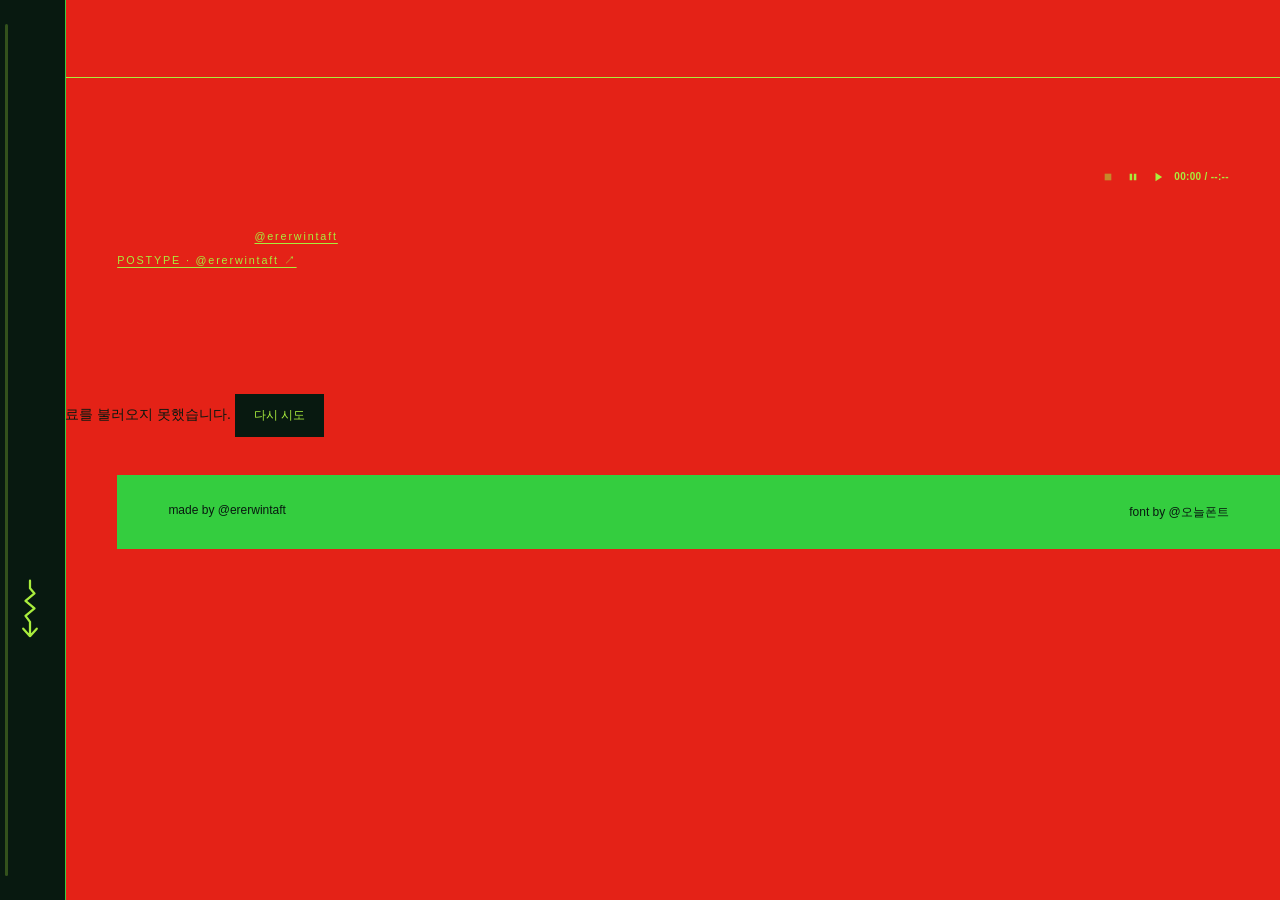
==== commit f04abac1: "Start archive music only when the play button is clicked" ====
--- a/index.html
+++ b/index.html
@@ -113,7 +113,7 @@
 @media(max-width:700px){footer .footer-credit{font-size:11px!important}}
 </style></head>
 <body><aside class="archive-spine"><span class="spine-line"><span data-copy="spine">Character archive</span><svg class="spine-arrow" viewBox="0 0 80 24" aria-hidden="true" focusable="false"><path d="M2 12H12l7-6 10 12 10-12 10 12 8-6H76M66 3l10 9-10 9" fill="none" stroke="currentColor" stroke-width="3" stroke-linecap="round" stroke-linejoin="round"/></svg></span><span class="spine-progress" aria-hidden="true"></span></aside><header></header>
-<main id="top"><section class="intro"><h1><span data-copy="titleLead"></span> <em data-copy="titleAccent"></em><span class="archive-identity archive-subtitle"><span class="archive-subtitle" data-copy="subtitle">ONE NAN</span><a class="archive-social archive-subtitle" href="https://x.com/ErerWintaft" target="_blank" rel="noopener noreferrer" aria-label="ererwintaft의 X 새 창으로 열기">@ererwintaft</a></span><a class="archive-subtitle archive-postype" href="https://www.postype.com/@ererwintaft" target="_blank" rel="noopener noreferrer" aria-label="ererwintaft의 Postype 새 창으로 열기">POSTYPE · @ererwintaft ↗</a></h1><div class="intro-bottom"><div class="bgm-player" role="group" aria-label="배경 음악"><button id="bgm-stop" type="button" aria-label="완전 멈춤" title="완전 멈춤"><svg viewBox="0 0 12 12" aria-hidden="true"><rect x="2" y="2" width="8" height="8"/></svg></button><button id="bgm-pause" type="button" aria-label="일시 정지" title="일시 정지"><svg viewBox="0 0 12 12" aria-hidden="true"><path d="M2 2h3v8H2zM7 2h3v8H7z"/></svg></button><button id="bgm-play" type="button" aria-label="재생" title="재생"><svg viewBox="0 0 12 12" aria-hidden="true"><path d="M3 1l8 5-8 5z"/></svg></button><span id="bgm-time" aria-label="음악 재생 시간">00:00 / --:--</span></div><audio id="bgm" src="assets/audio/bgm-stream.ed86b81c9ed23dee.mp3" data-defer-boot="true" loop preload="none"></audio><span id="total"></span></div></section><nav id="years" aria-label="활동 연도"></nav><p id="archive-loading" role="status">아카이브를 불러오는 중…</p><div id="archive"></div><footer><span class="footer-credit">made by @ererwintaft</span><span class="footer-credit">font by @오늘폰트</span></footer></main>
+<main id="top"><section class="intro"><h1><span data-copy="titleLead"></span> <em data-copy="titleAccent"></em><span class="archive-identity archive-subtitle"><span class="archive-subtitle" data-copy="subtitle">ONE NAN</span><a class="archive-social archive-subtitle" href="https://x.com/ErerWintaft" target="_blank" rel="noopener noreferrer" aria-label="ererwintaft의 X 새 창으로 열기">@ererwintaft</a></span><a class="archive-subtitle archive-postype" href="https://www.postype.com/@ererwintaft" target="_blank" rel="noopener noreferrer" aria-label="ererwintaft의 Postype 새 창으로 열기">POSTYPE · @ererwintaft ↗</a></h1><div class="intro-bottom"><div class="bgm-player" role="group" aria-label="배경 음악"><button id="bgm-stop" type="button" aria-label="완전 멈춤" title="완전 멈춤"><svg viewBox="0 0 12 12" aria-hidden="true"><rect x="2" y="2" width="8" height="8"/></svg></button><button id="bgm-pause" type="button" aria-label="일시 정지" title="일시 정지"><svg viewBox="0 0 12 12" aria-hidden="true"><path d="M2 2h3v8H2zM7 2h3v8H7z"/></svg></button><button id="bgm-play" type="button" aria-label="재생" title="재생"><svg viewBox="0 0 12 12" aria-hidden="true"><path d="M3 1l8 5-8 5z"/></svg></button><span id="bgm-time" aria-label="음악 재생 시간">00:00 / --:--</span></div><audio id="bgm" src="assets/audio/bgm-stream.ed86b81c9ed23dee.mp3" loop preload="none"></audio><span id="total"></span></div></section><nav id="years" aria-label="활동 연도"></nav><p id="archive-loading" role="status">아카이브를 불러오는 중…</p><div id="archive"></div><footer><span class="footer-credit">made by @ererwintaft</span><span class="footer-credit">font by @오늘폰트</span></footer></main>
 <dialog id="detail"><button class="close" data-close aria-label="닫기">×</button><img id="detail-image" alt=""><div class="detail-copy"><span id="detail-year" class="eyebrow"></span><h2 id="detail-name"></h2><p id="detail-alt-name" hidden></p><p id="detail-community"></p><p id="detail-note"></p></div></dialog>
 
 <div id="cursor" class="mac-cursor" aria-hidden="true"><img alt="" draggable="false"></div><svg class="tape-filter-defs" aria-hidden="true" focusable="false" xmlns="http://www.w3.org/2000/svg"><defs><filter id="tape-sharpen" color-interpolation-filters="sRGB"><feConvolveMatrix order="3" kernelMatrix="0 -.15 0 -.15 1.6 -.15 0 -.15 0" divisor="1" bias="0" preserveAlpha="true" edgeMode="duplicate"/></filter></defs></svg><script>const PUBLIC_FONT_URL="assets/fonts/OnulSamhwagothic-Regular.9d2ed57a74b69404.woff2";
@@ -361,20 +361,16 @@
 
 // Shared by the public page and the protected editor.
 const bgm=document.querySelector('#bgm'),bgmPlay=document.querySelector('#bgm-play'),bgmPause=document.querySelector('#bgm-pause'),bgmStop=document.querySelector('#bgm-stop'),bgmTime=document.querySelector('#bgm-time');
-let bgmStopped=false,awaitingMusicGesture=false,musicAutostartPending=true;
+let bgmStopped=true;
 function musicTime(value){if(!Number.isFinite(value))return '--:--';const seconds=Math.max(0,Math.floor(value));return String(Math.floor(seconds/60)).padStart(2,'0')+':'+String(seconds%60).padStart(2,'0')}
 function updateMusic(){bgmTime.textContent=musicTime(bgm.currentTime)+' / '+musicTime(bgm.duration);bgmPlay.setAttribute('aria-pressed',String(!bgm.paused));bgmPause.setAttribute('aria-pressed',String(bgm.paused&&!bgmStopped));bgmStop.setAttribute('aria-pressed',String(bgmStopped))}
-async function playMusic(){musicAutostartPending=false;bgmStopped=false;awaitingMusicGesture=false;try{if(bgm.error)bgm.load();await bgm.play();bgmPlay.title='재생 중'}catch(error){awaitingMusicGesture=error.name==='NotAllowedError';bgmPlay.title=awaitingMusicGesture?'음악을 재생하려면 눌러 주세요':'다시 눌러 음악 불러오기'}updateMusic()}
+async function playMusic(){bgmStopped=false;try{if(bgm.error)bgm.load();await bgm.play();bgmPlay.title='재생 중'}catch(error){bgmPlay.title=error.name==='NotAllowedError'?'음악을 재생하려면 눌러 주세요':'다시 눌러 음악 불러오기'}updateMusic()}
 bgmPlay.onclick=playMusic;
-bgmPause.onclick=()=>{musicAutostartPending=false;awaitingMusicGesture=false;bgmStopped=false;bgm.pause();updateMusic()};
-bgmStop.onclick=()=>{musicAutostartPending=false;awaitingMusicGesture=false;bgmStopped=true;bgm.pause();bgm.currentTime=0;updateMusic()};
+bgmPause.onclick=()=>{bgmStopped=false;bgm.pause();updateMusic()};
+bgmStop.onclick=()=>{bgmStopped=true;bgm.pause();bgm.currentTime=0;updateMusic()};
 for(const event of ['loadedmetadata','durationchange','timeupdate','play','pause','ended'])bgm.addEventListener(event,updateMusic);
-bgm.addEventListener('error',()=>{awaitingMusicGesture=true;bgmTime.textContent='음악 다시 시도 ↗';bgmPlay.title='다시 눌러 음악 불러오기'});
-function unlockMusic(event){if(awaitingMusicGesture&&!event.target.closest('.bgm-player'))playMusic()}
-document.addEventListener('pointerdown',unlockMusic);document.addEventListener('keydown',unlockMusic);
+bgm.addEventListener('error',()=>{bgmTime.textContent='음악 다시 시도 ↗';bgmPlay.title='다시 눌러 음악 불러오기'});
 updateMusic();
-// Media playback must not wait for every image (including offscreen animations).
-if(bgm.dataset.deferBoot==='true'){awaitingMusicGesture=true;setTimeout(()=>{if(musicAutostartPending)playMusic();},0);}else playMusic();
 
 // Whole-word typography with intact proportions and meaningful reading progress.
 (()=>{
